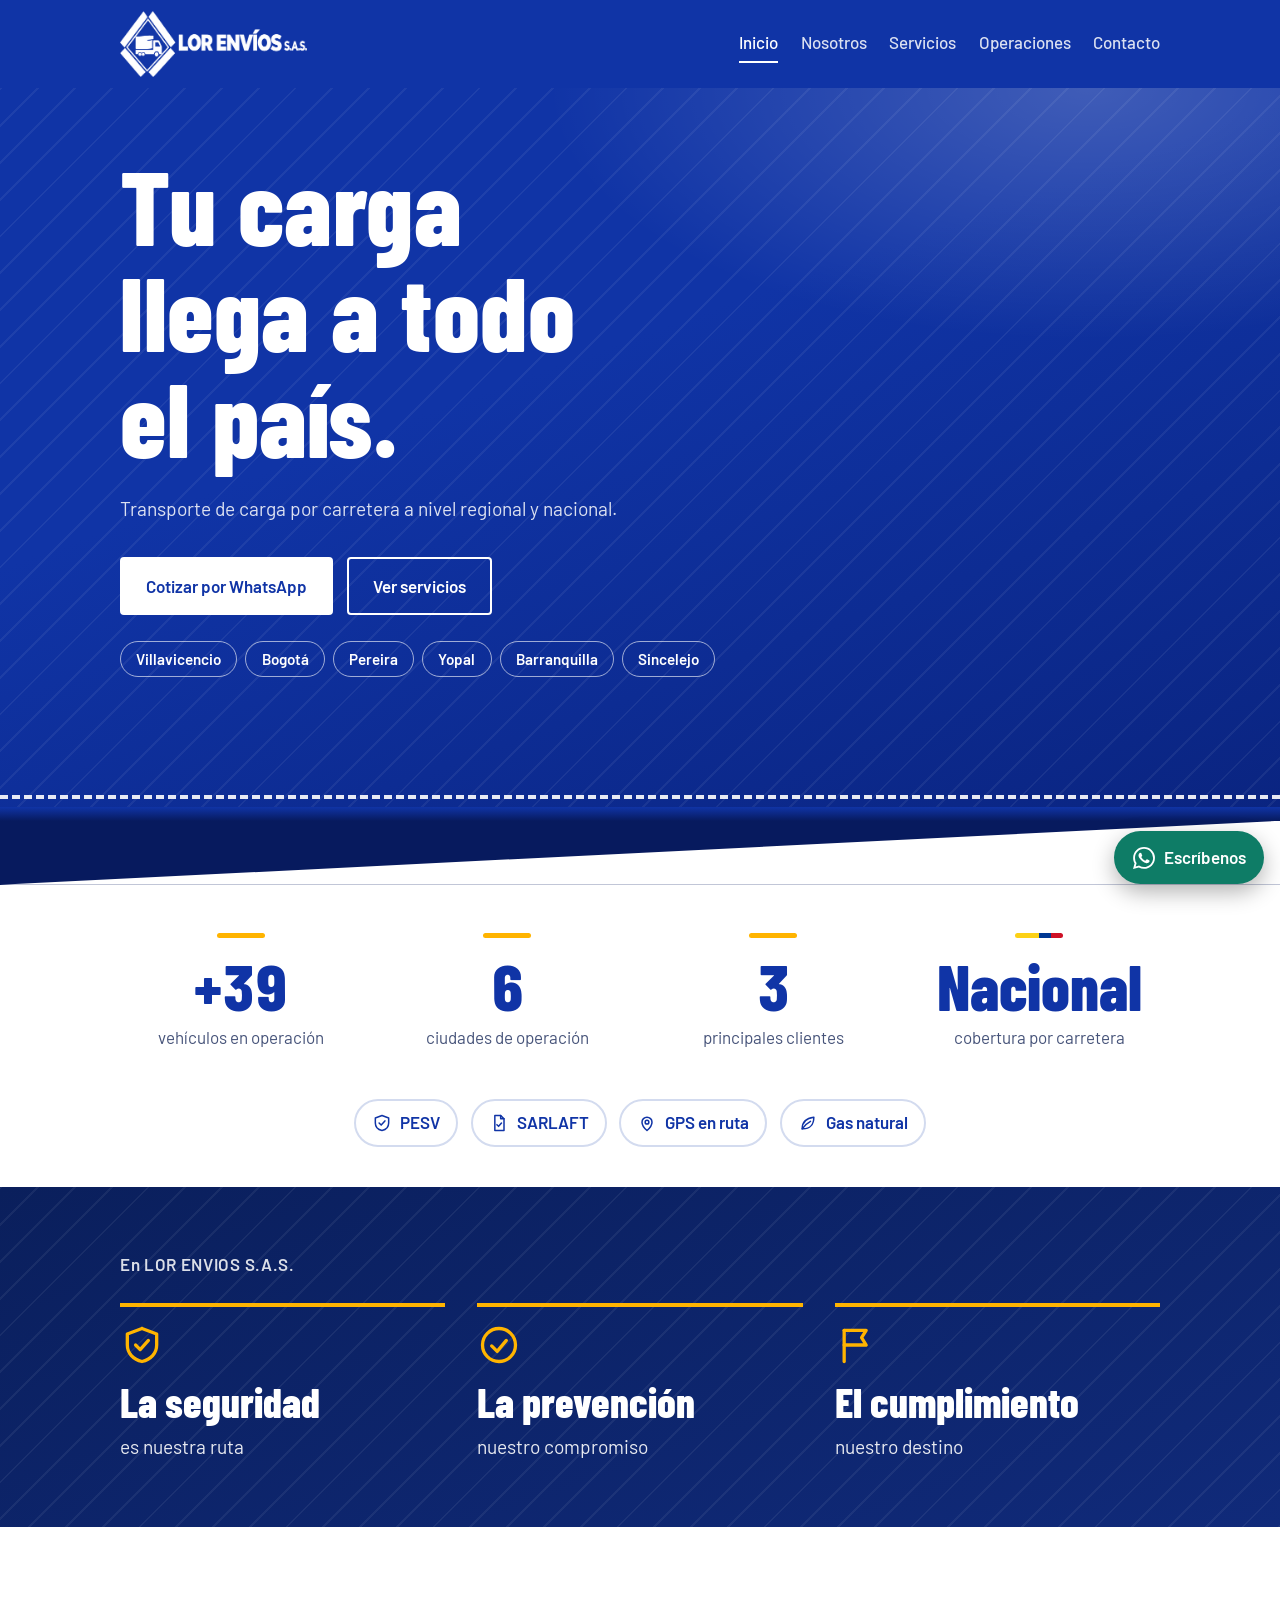
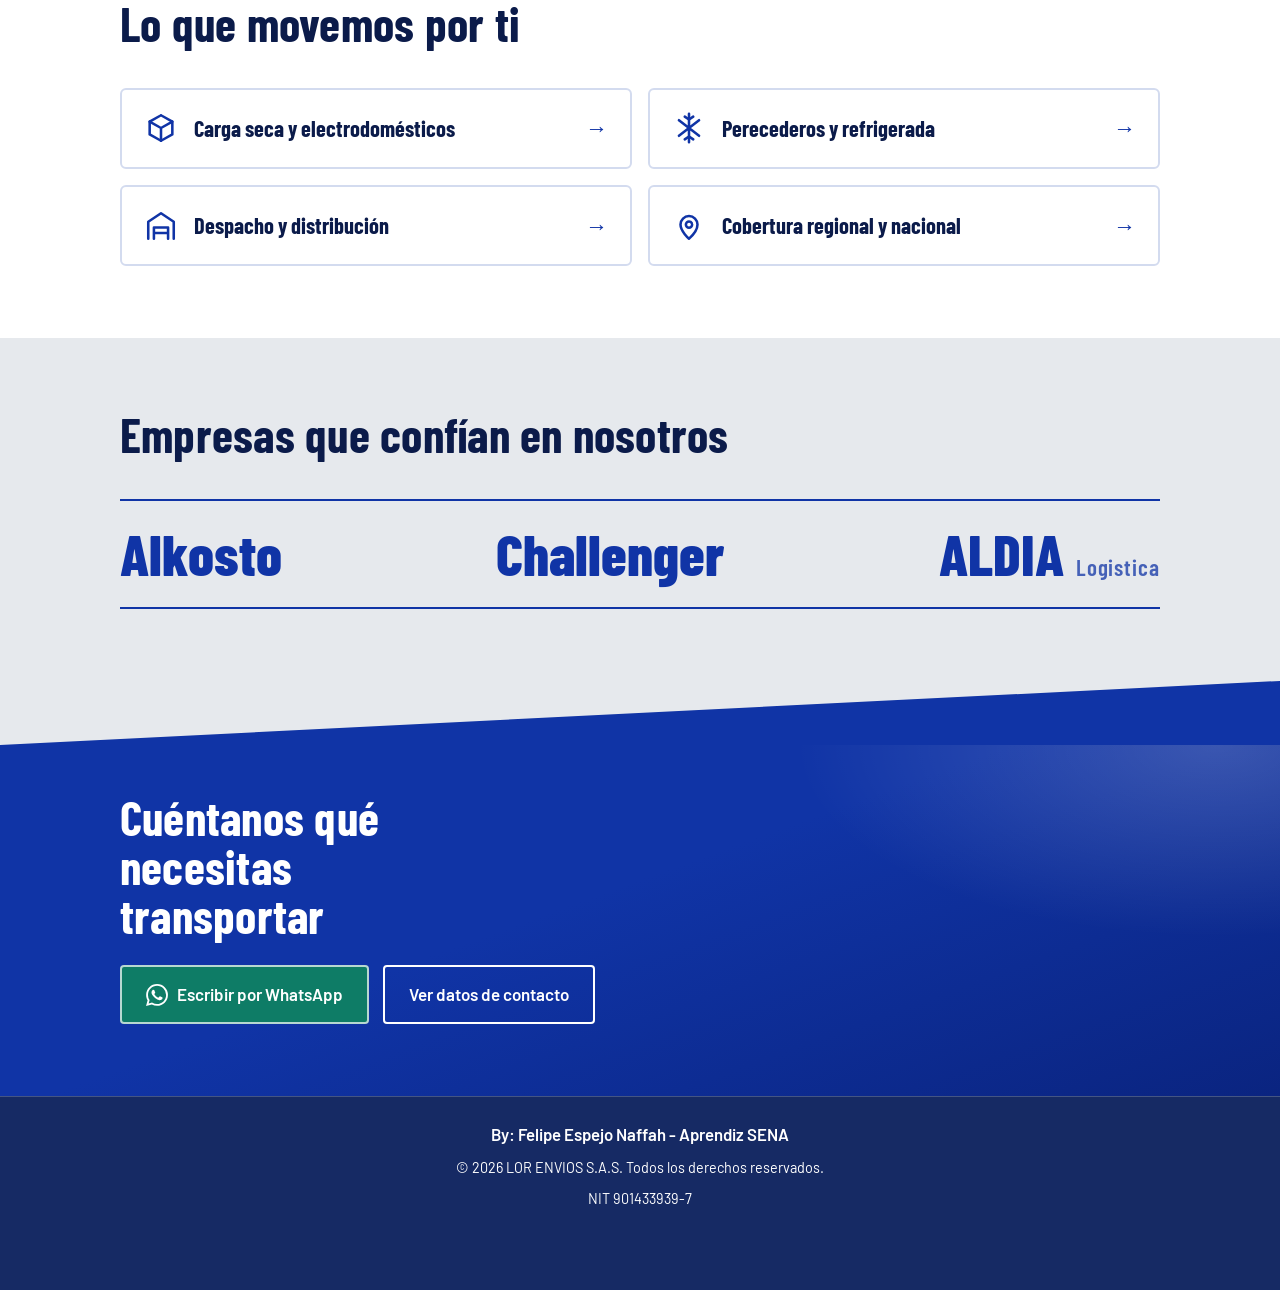
==== index.html @ 18885440 "Centrar pie de página" ====
<!DOCTYPE html>
<html lang="es">
<head>
<meta charset="utf-8">
<meta name="viewport" content="width=device-width, initial-scale=1, viewport-fit=cover">
<meta name="description" content="Transporte de carga por carretera a nivel regional y nacional, con operaciones en Villavicencio, Bogotá, Pereira, Yopal, Barranquilla y Sincelejo. Flota de más de 40 vehículos.">
<title>LOR ENVIOS S.A.S | Transporte de carga por carretera en Villavicencio</title>
<link rel="icon" href="favicon.ico" sizes="any">
<link rel="icon" type="image/png" sizes="32x32" href="favicon-32.png">
<link rel="icon" type="image/png" sizes="192x192" href="favicon-192.png">
<link rel="apple-touch-icon" href="apple-touch-icon.png">
<meta name="theme-color" content="#1034A6">
<link rel="preconnect" href="https://fonts.googleapis.com">
<link href="https://fonts.googleapis.com/css2?family=Barlow+Condensed:wght@600;700;800&family=Barlow:wght@400;500;600&display=swap" rel="stylesheet">
<link rel="stylesheet" href="estilos.css">
<style>
/* Pie de página */
footer{padding:1.5rem 0 5rem}
footer .wrap{display:grid;grid-template-columns:1fr;align-items:center;gap:.5rem;text-align:center}
footer .credit{font-size:1.05rem;font-weight:600;opacity:1}
footer .rights{max-width:none;text-align:center}
footer .nit{text-align:center}
.wa-float{transition:opacity .2s}
.wa-float.oculto{opacity:0;pointer-events:none}
</style>
</head>
<body class="p-inicio">

<header>
  <div class="wrap bar">
    <a class="logo" href="index.html" aria-label="LOR ENVIOS S.A.S, inicio"><img src="logo-blanco.png" alt="LOR ENVÍOS S.A.S" width="187" height="66"></a>
    <nav id="menu" aria-label="Principal">
      <a href="index.html" aria-current="page">Inicio</a>
      <a href="nosotros.html">Nosotros</a>
      <a href="servicios.html">Servicios</a>
      <a href="operaciones.html">Operaciones</a>
      <a href="contacto.html">Contacto</a>
    </nav>
    <button class="menu-btn" type="button" aria-expanded="false" aria-controls="menu" aria-label="Abrir menú"><span></span><span></span><span></span></button>
  </div>
</header>

<main id="inicio">
  <div class="hero">
    <div class="wrap">
      <h1>Tu carga llega a todo el país.</h1>
      <p class="lead">Transporte de carga por carretera a nivel regional y nacional.</p>
      <div class="cta">
        <a class="btn main" data-wa href="contacto.html">Cotizar por WhatsApp</a>
        <a class="btn ghost" href="servicios.html">Ver servicios</a>
      </div>
      <ul class="pills" aria-label="Ciudades de operación">
        <li>Villavicencio</li><li>Bogotá</li><li>Pereira</li><li>Yopal</li><li>Barranquilla</li><li>Sincelejo</li>
      </ul>
    </div>
    <div class="road" aria-hidden="true">
      <svg class="van" viewBox="0 0 150 60" fill="currentColor"><rect x="2" y="4" width="98" height="40" rx="4"/><path d="M104 16h22c4 0 7 2 9 6l11 12c2 2 3 4 3 7v3h-45z"/><path d="M112 22h13l8 11h-21z" fill="#1034A6"/><circle cx="24" cy="48" r="9" stroke="#1034A6" stroke-width="3"/><circle cx="48" cy="48" r="9" stroke="#1034A6" stroke-width="3"/><circle cx="124" cy="48" r="9" stroke="#1034A6" stroke-width="3"/><circle cx="24" cy="48" r="3" fill="#1034A6"/><circle cx="48" cy="48" r="3" fill="#1034A6"/><circle cx="124" cy="48" r="3" fill="#1034A6"/></svg>
    </div>
  </div>

  <div class="slant" aria-hidden="true" style="--fill:var(--bg)"></div>

  <section class="stats">
    <div class="wrap" style="grid-template-columns:repeat(auto-fit,minmax(150px,1fr))">
      <div class="stat"><b data-count="40" data-prefix="+">+40</b><span>vehículos en operación</span></div>
      <div class="stat"><b data-count="6">6</b><span>ciudades de operación</span></div>
      <div class="stat"><b data-count="3">3</b><span>principales clientes</span></div>
      <div class="stat"><b>Nacional</b><span>cobertura por carretera</span></div>
    </div>
  </section>

  <section class="seals-band">
    <div class="wrap">
      <ul class="seals" aria-label="Respaldo">
        <li tabindex="0" data-tip="Plan Estratégico de Seguridad Vial"><svg width="20" height="20" viewBox="0 0 24 24" fill="none" stroke="currentColor" stroke-width="1.8" stroke-linecap="round" stroke-linejoin="round" aria-hidden="true"><path d="M12 3l8 3v6c0 4.5-3.2 8-8 9-4.8-1-8-4.5-8-9V6l8-3z"/><path d="M8.5 12l2.5 2.5 4.5-5"/></svg>PESV</li>
        <li tabindex="0" data-tip="Sistema de Administración del Riesgo de Lavado de Activos y de la Financiación del Terrorismo"><svg width="20" height="20" viewBox="0 0 24 24" fill="none" stroke="currentColor" stroke-width="1.8" stroke-linecap="round" stroke-linejoin="round" aria-hidden="true"><path d="M7 3h7l4 4v14H7z"/><path d="M14 3v4h4M9.5 14l2 2 3.5-4"/></svg>SARLAFT</li>
        <li tabindex="0" data-tip="Seguimiento de los vehículos durante todo el recorrido"><svg width="20" height="20" viewBox="0 0 24 24" fill="none" stroke="currentColor" stroke-width="1.8" stroke-linecap="round" stroke-linejoin="round" aria-hidden="true"><path d="M12 21s-6-5.2-6-10a6 6 0 1112 0c0 4.8-6 10-6 10z"/><circle cx="12" cy="11" r="2.2"/></svg>GPS en ruta</li>
        <li tabindex="0" data-tip="Parte de nuestra flota funciona con gas natural"><svg width="20" height="20" viewBox="0 0 24 24" fill="none" stroke="currentColor" stroke-width="1.8" stroke-linecap="round" stroke-linejoin="round" aria-hidden="true"><path d="M5 19c0-8 5-13 14-14 0 9-5 14-13 14z"/><path d="M5 19c3-4 6-7 10-9"/></svg>Gas natural</li>
      </ul>
    </div>
  </section>

  <section class="s-navy slogan">
    <div class="wrap">
      <p class="slogan-top">En LOR ENVIOS S.A.S.</p>
      <div class="slogan-grid">
        <div><svg class="ico ico-shield" viewBox="0 0 24 24" fill="none" stroke="currentColor" stroke-width="1.8" stroke-linecap="round" stroke-linejoin="round" aria-hidden="true"><path pathLength="1" d="M12 3l8 3v6c0 4.5-3.2 8-8 9-4.8-1-8-4.5-8-9V6l8-3z"/><path pathLength="1" d="M8.5 12l2.5 2.5 4.5-5"/></svg><b>La seguridad</b><span>es nuestra ruta</span></div>
        <div><svg class="ico ico-check" viewBox="0 0 24 24" fill="none" stroke="currentColor" stroke-width="1.8" stroke-linecap="round" stroke-linejoin="round" aria-hidden="true"><circle pathLength="1" cx="12" cy="12" r="9"/><path pathLength="1" d="M8 12.5l3 3 5-6"/></svg><b>La prevención</b><span>nuestro compromiso</span></div>
        <div><svg class="ico ico-flag" viewBox="0 0 24 24" fill="none" stroke="currentColor" stroke-width="1.8" stroke-linecap="round" stroke-linejoin="round" aria-hidden="true"><path pathLength="1" d="M5 21V4"/><path pathLength="1" d="M5 4h12l-2.5 4 2.5 4H5"/></svg><b>El cumplimiento</b><span>nuestro destino</span></div>
      </div>
    </div>
  </section>

  <section id="servicios">
    <div class="wrap">
      <div class="head"><h2>Lo que movemos por ti</h2></div>
      <ul class="tiles">
        <li><a href="servicios.html"><svg class="ico ico-box" viewBox="0 0 24 24" fill="none" stroke="currentColor" stroke-width="1.8" stroke-linecap="round" stroke-linejoin="round" aria-hidden="true"><path pathLength="1" d="M12 3l8 4.5v9L12 21l-8-4.5v-9L12 3z"/><path pathLength="1" d="M12 12l8-4.5M12 12v9M12 12L4 7.5"/></svg><b>Carga seca y electrodomésticos</b><span>→</span></a></li>
        <li><a href="servicios.html"><svg class="ico ico-snow" viewBox="0 0 24 24" fill="none" stroke="currentColor" stroke-width="1.8" stroke-linecap="round" stroke-linejoin="round" aria-hidden="true"><path pathLength="1" d="M12 2v20M4.9 6.5l14.2 11M19.1 6.5L4.9 17.5"/><path pathLength="1" d="M9 4l3 2 3-2M9 20l3-2 3 2"/></svg><b>Perecederos y refrigerada</b><span>→</span></a></li>
        <li><a href="servicios.html"><svg class="ico ico-wh" viewBox="0 0 24 24" fill="none" stroke="currentColor" stroke-width="1.8" stroke-linecap="round" stroke-linejoin="round" aria-hidden="true"><path pathLength="1" d="M3 21V9l9-6 9 6v12"/><path pathLength="1" d="M7 21v-8h10v8M7 17h10"/></svg><b>Despacho y distribución</b><span>→</span></a></li>
        <li><a href="servicios.html"><svg class="ico ico-pin" viewBox="0 0 24 24" fill="none" stroke="currentColor" stroke-width="1.8" stroke-linecap="round" stroke-linejoin="round" aria-hidden="true"><path pathLength="1" d="M12 21s-6-5.2-6-10a6 6 0 1112 0c0 4.8-6 10-6 10z"/><circle pathLength="1" cx="12" cy="11" r="2.2"/></svg><b>Cobertura regional y nacional</b><span>→</span></a></li>
      </ul>
    </div>
  </section>

  <section id="clientes" class="s-gray">
    <div class="wrap">
      <div class="head"><h2>Empresas que confían en nosotros</h2></div>
      <ul class="clients">
        <li>Alkosto</li><li>Challenger</li><li>ALDIA <small>Logistica</small></li>
      </ul>
    </div>
  </section>

  <div class="slant rise" aria-hidden="true" style="--fill:var(--alt)"></div>

  <section class="contact cta-band">
    <div class="wrap">
      <h2>Cuéntanos qué necesitas transportar</h2>
      <div class="cta">
        <a class="btn wa" data-wa href="contacto.html"><svg viewBox="0 0 24 24" width="22" height="22" fill="currentColor" aria-hidden="true"><path d="M17.472 14.382c-.297-.149-1.758-.867-2.03-.967-.273-.099-.471-.148-.67.15-.197.297-.767.966-.94 1.164-.173.199-.347.223-.644.075-.297-.15-1.255-.463-2.39-1.475-.883-.788-1.48-1.761-1.653-2.059-.173-.297-.018-.458.13-.606.134-.133.298-.347.446-.52.149-.174.198-.298.298-.497.099-.198.05-.371-.025-.52-.075-.149-.669-1.612-.916-2.207-.242-.579-.487-.5-.669-.51-.173-.008-.371-.01-.57-.01-.198 0-.52.074-.792.372-.272.297-1.04 1.016-1.04 2.479 0 1.462 1.065 2.875 1.213 3.074.149.198 2.096 3.2 5.077 4.487.709.306 1.262.489 1.694.625.712.227 1.36.195 1.871.118.571-.085 1.758-.719 2.006-1.413.248-.694.248-1.289.173-1.413-.074-.124-.272-.198-.57-.347m-5.421 7.403h-.004a9.87 9.87 0 01-5.031-1.378l-.361-.214-3.741.982.998-3.648-.235-.374a9.86 9.86 0 01-1.51-5.26c.001-5.45 4.436-9.884 9.888-9.884 2.64 0 5.122 1.03 6.988 2.898a9.825 9.825 0 012.893 6.994c-.003 5.45-4.437 9.884-9.885 9.884m8.413-18.297A11.815 11.815 0 0012.05 0C5.495 0 .16 5.335.157 11.892c0 2.096.547 4.142 1.588 5.945L.057 24l6.305-1.654a11.882 11.882 0 005.683 1.448h.005c6.554 0 11.89-5.335 11.893-11.893a11.821 11.821 0 00-3.48-8.413Z"/></svg>Escribir por WhatsApp</a>
        <a class="btn ghost" href="contacto.html">Ver datos de contacto</a>
      </div>
    </div>
  </section>
</main>

<footer>
  <div class="wrap">
    <span class="credit">By: Felipe Espejo Naffah - Aprendiz SENA</span>
    <span class="rights">© 2026 LOR ENVIOS S.A.S. Todos los derechos reservados.</span>
    <span class="nit">NIT 901433939-7</span>
  </div>
</footer>

<a class="wa-float" data-wa href="contacto.html" aria-label="Escribir por WhatsApp"><svg viewBox="0 0 24 24" width="22" height="22" fill="currentColor" aria-hidden="true"><path d="M17.472 14.382c-.297-.149-1.758-.867-2.03-.967-.273-.099-.471-.148-.67.15-.197.297-.767.966-.94 1.164-.173.199-.347.223-.644.075-.297-.15-1.255-.463-2.39-1.475-.883-.788-1.48-1.761-1.653-2.059-.173-.297-.018-.458.13-.606.134-.133.298-.347.446-.52.149-.174.198-.298.298-.497.099-.198.05-.371-.025-.52-.075-.149-.669-1.612-.916-2.207-.242-.579-.487-.5-.669-.51-.173-.008-.371-.01-.57-.01-.198 0-.52.074-.792.372-.272.297-1.04 1.016-1.04 2.479 0 1.462 1.065 2.875 1.213 3.074.149.198 2.096 3.2 5.077 4.487.709.306 1.262.489 1.694.625.712.227 1.36.195 1.871.118.571-.085 1.758-.719 2.006-1.413.248-.694.248-1.289.173-1.413-.074-.124-.272-.198-.57-.347m-5.421 7.403h-.004a9.87 9.87 0 01-5.031-1.378l-.361-.214-3.741.982.998-3.648-.235-.374a9.86 9.86 0 01-1.51-5.26c.001-5.45 4.436-9.884 9.888-9.884 2.64 0 5.122 1.03 6.988 2.898a9.825 9.825 0 012.893 6.994c-.003 5.45-4.437 9.884-9.885 9.884m8.413-18.297A11.815 11.815 0 0012.05 0C5.495 0 .16 5.335.157 11.892c0 2.096.547 4.142 1.588 5.945L.057 24l6.305-1.654a11.882 11.882 0 005.683 1.448h.005c6.554 0 11.89-5.335 11.893-11.893a11.821 11.821 0 00-3.48-8.413Z"/></svg><span>Escríbenos</span></a>
<script src="app.js"></script>
<script>
/* Oculta el botón de WhatsApp cuando se ve el pie de página, para que no tape el NIT */
(function(){var f=document.querySelector("footer"),b=document.querySelector(".wa-float");if(!f||!b||!("IntersectionObserver" in window))return;new IntersectionObserver(function(e){b.classList.toggle("oculto",e[0].isIntersecting);},{rootMargin:"0px 0px -20px 0px"}).observe(f);})();
</script>
</body>
</html>
---- estilos.css ----
:root{
  --bg:#FFFFFF; --surface:#F0F4FC; --ink:#0B1B4A; --muted:#47547A; --line:#D3DBEF; --light:#FFFFFF;
  --brand:#1034A6; --tint:#A9C0FF; --road:#1034A6; --road-ink:#FFFFFF; --signal:#FFFFFF; --signal-ink:#1034A6; --blue:#1034A6;
  --head:'Barlow Condensed','Arial Narrow',Arial,sans-serif; --body:'Barlow',Arial,Helvetica,sans-serif;
  box-sizing:border-box; padding-top:env(safe-area-inset-top,0px); padding-bottom:env(safe-area-inset-bottom,0px);
}
@media (prefers-color-scheme:dark){
  :root:not([data-theme="light"]){--bg:#0A1230; --surface:#0F1B45; --ink:#EAF0FF; --muted:#A9B6DB; --line:#22306A; --blue:#8FADFF;}
}
:root[data-theme="dark"]{--bg:#0A1230; --surface:#0F1B45; --ink:#EAF0FF; --muted:#A9B6DB; --line:#22306A; --blue:#8FADFF;}
html{scroll-padding-top:calc(72px + env(safe-area-inset-top,0px));scroll-behavior:smooth}
*,*::before,*::after{box-sizing:border-box}
body{margin:0;background:var(--bg);color:var(--ink);font:400 1.0625rem/1.6 var(--body)}
a{color:inherit}
:focus-visible{outline:3px solid var(--blue);outline-offset:3px}
header :focus-visible,.hero :focus-visible,.fleet-l :focus-visible,footer :focus-visible{outline-color:#FFFFFF}
.wrap{max-width:1080px;margin:0 auto;padding:0 1.25rem}
h1,h2,h3{font-family:var(--head);line-height:1.02;margin:0;letter-spacing:.005em}
h2{font-size:clamp(2rem,5vw,3rem);font-weight:700}
h3{font-size:1.5rem;font-weight:700}
p{margin:0}

header{position:sticky;top:0;z-index:5;background:var(--road);color:var(--road-ink);padding-top:env(safe-area-inset-top,0px)}
.bar{display:flex;align-items:center;justify-content:space-between;gap:1rem;min-height:88px;padding-block:.4rem}
.logo{font:800 1.75rem/1 var(--head);text-decoration:none}
.logo{display:flex;align-items:center}
.logo img{display:block;height:66px;width:auto}
.logo small{font:600 .8rem var(--body);opacity:.7;margin-left:.4rem}
nav{display:flex;gap:1.4rem;flex-wrap:wrap}
nav a{text-decoration:none;font-weight:500;opacity:.85;padding:.25rem 0;border-bottom:2px solid transparent}
nav a:hover{opacity:1;border-color:var(--signal)}

.hero{background:radial-gradient(900px 420px at 85% 0,rgba(255,255,255,.2),transparent 60%),linear-gradient(160deg,#1034A6 45%,#0A2480);color:var(--light);padding:4rem 0 0;overflow:hidden}
.hero h1{font-size:clamp(3rem,10vw,6.5rem);font-weight:800;max-width:11ch}
.hero p.lead{max-width:46ch;margin-top:1.5rem;font-size:1.2rem;opacity:.85}
.cta{display:flex;gap:.9rem;flex-wrap:wrap;margin-top:2rem}
.btn{display:inline-block;padding:.85rem 1.5rem;border-radius:4px;font-weight:600;text-decoration:none;border:2px solid var(--signal)}
.btn.main{background:var(--signal);color:var(--signal-ink)}
.btn.main:hover{filter:brightness(1.08)}
.btn.ghost{color:var(--signal)}
.btn.ghost:hover{background:rgba(255,255,255,.16)}
.road{position:relative;height:96px;margin-top:3rem}
.road::before{content:"";position:absolute;left:0;right:0;bottom:22px;height:0;border-top:4px dashed var(--signal);opacity:.9}
.road::after{content:"";position:absolute;left:0;right:0;bottom:0;height:14px;background:linear-gradient(var(--road),#071A5E)}
.van{position:absolute;bottom:26px;left:-160px;width:150px;color:var(--signal);animation:drive 14s linear infinite}
@keyframes drive{to{transform:translateX(calc(100vw + 340px))}}

.pills{display:flex;flex-wrap:wrap;gap:.5rem;margin:1.6rem 0 0;padding:0;list-style:none}
.pills li{border:1.5px solid rgba(255,255,255,.6);border-radius:999px;padding:.3rem .95rem;font-weight:600;font-size:.95rem}
.cities{list-style:none;margin:0;padding:0;display:grid;grid-template-columns:repeat(5,1fr);gap:1rem}
.cities li{border-top:5px solid var(--blue);padding:1rem .2rem 0;font:700 clamp(1.7rem,3.2vw,2.3rem)/1.05 var(--head);color:var(--blue)}
.cities small{display:block;font:500 .85rem var(--body);color:var(--muted);margin-top:.35rem}
.cities li.main{background:var(--brand);border-color:var(--brand);color:var(--light);border-radius:4px 4px 0 0;padding:1rem .9rem}
.cities li.main small{color:var(--light);opacity:.85}
.btn.wa{display:inline-flex;align-items:center;gap:.55rem;background:#0E7C66;border-color:rgba(255,255,255,.7);color:#fff;margin-top:1.4rem}
.btn.wa:hover{filter:brightness(1.1)}
.wa-float{position:fixed;right:1rem;bottom:calc(1rem + env(safe-area-inset-bottom,0px));z-index:10;display:flex;align-items:center;gap:.55rem;background:#0E7C66;color:#fff;padding:.8rem 1.15rem;border-radius:999px;font-weight:600;text-decoration:none;box-shadow:0 8px 22px rgba(0,0,0,.3)}
.wa-float:hover{filter:brightness(1.1)}
@media (max-width:480px){.wa-float span{display:none}.wa-float{padding:.95rem}}
.slant{height:64px;background:#071A5E}
.slant::after{content:"";display:block;height:100%;background:var(--fill,var(--bg));clip-path:polygon(0 100%,100% 0,100% 100%)}
.slant.rise{background:var(--fill,var(--bg))}
.slant.rise::after{background:#1034A6}
#proceso{background:linear-gradient(180deg,var(--bg),var(--surface))}
section{padding:4.5rem 0}
.contact{padding-top:3rem}
.head{max-width:42rem;margin-bottom:2.5rem}
.head p{color:var(--muted);margin-top:.9rem}

.services{border-top:2px solid var(--ink)}
.service{display:grid;grid-template-columns:minmax(0,1fr) minmax(0,1.4fr);gap:1.5rem;padding:1.5rem 0;border-bottom:1px solid var(--line)}
.service p{color:var(--muted);max-width:60ch}

.steps{list-style:none;margin:0;padding:0;display:grid;grid-template-columns:repeat(4,1fr);gap:0;counter-reset:s}
.steps li{position:relative;padding:2.6rem 1.2rem 0 0;counter-increment:s}
.steps li::before{content:counter(s);position:absolute;top:0;left:0;width:2rem;height:2rem;border-radius:50%;background:var(--brand);color:var(--light);font:700 1.1rem/2rem var(--head);text-align:center;z-index:1}
.steps li::after{content:"";position:absolute;top:1rem;left:2rem;right:0;border-top:2px dashed var(--line)}
.steps li:last-child::after{display:none}
.steps h3{font-size:1.35rem;margin-bottom:.4rem}
.steps p{color:var(--muted);font-size:.98rem}

.fleet{display:grid;grid-template-columns:1fr 1fr;padding:0}
.fleet-l{background:radial-gradient(500px 300px at 0 100%,rgba(255,255,255,.16),transparent 60%),linear-gradient(160deg,#1034A6 40%,#0A2480);color:var(--light)}
.fleet-r{background:var(--bg)}
.fleet .in{padding:4.5rem 2.5rem}
.fleet-l .in{padding-left:max(1.25rem,calc((100vw - 1080px)/2 + 1.25rem))}
.fleet-r .in{padding-right:max(1.25rem,calc((100vw - 1080px)/2 + 1.25rem))}
.fleet-l p,.fleet-r p{margin-top:1rem;max-width:48ch}
.fleet-l p{opacity:.92}
.fleet-r p{color:var(--muted)}
.flota{background:var(--surface)}
.fleet-grid{display:grid;grid-template-columns:1fr 1fr;gap:3rem;align-items:start}
.types{margin:0;padding:0;list-style:none}
.types li{display:flex;justify-content:space-between;gap:1rem;padding:.9rem 0;border-bottom:1px solid var(--line)}
.types li span:last-child{color:var(--muted)}
.fleet-grid>p{color:var(--muted)}

.photos{display:grid;grid-template-columns:repeat(3,1fr);gap:1rem;margin:0}
.photos figure{margin:0}
.photos figcaption{margin-top:.6rem;font-size:.95rem;color:var(--muted)}
.photos img,.ph-box{display:block;width:100%;aspect-ratio:1/1;border-radius:6px;object-fit:cover}
.ph-box{display:grid;place-items:center;background:var(--surface);border:2px dashed var(--line);color:var(--muted);font-weight:600}
.fleet-box{margin-top:3rem;background:var(--surface);border-radius:6px;padding:2rem}
.fleet-box h3{font-size:clamp(1.8rem,4vw,2.4rem);margin-bottom:1.2rem}
.clients{list-style:none;margin:0;padding:1.5rem 0;border-block:2px solid var(--blue);color:var(--blue);display:flex;flex-wrap:wrap;justify-content:space-between;gap:1rem 2rem;font:800 clamp(2rem,6vw,3.6rem)/1 var(--head)}
.contact{background:radial-gradient(700px 320px at 95% 0,rgba(255,255,255,.18),transparent 60%),linear-gradient(160deg,#1034A6 45%,#0A2480);color:var(--light)}
.contact a{color:var(--ink);text-decoration-color:var(--blue)}
.contact h2{max-width:14ch}
.contact-grid{display:grid;grid-template-columns:1fr 1fr;gap:3rem}
.contact dl{margin:0;display:grid;gap:1.1rem;background:var(--bg);color:var(--ink);padding:1.75rem;border-radius:6px;box-shadow:0 12px 30px rgba(0,0,0,.25)}
.contact dt{font-weight:600;color:var(--blue)}
.contact dd{margin:0;overflow-wrap:anywhere}
.note{margin-top:1.5rem;font-size:.9rem;opacity:.65}

footer{background:var(--road);color:var(--road-ink);border-top:1px solid rgba(255,255,255,.2);padding:1.5rem 0;font-size:.9rem;opacity:.95}
footer .wrap{display:flex;justify-content:space-between;gap:1rem;flex-wrap:wrap}

@media (max-width:820px){
  .cities{grid-template-columns:1fr 1fr}
  .cities li.main{grid-column:1/-1}
  .logo img{height:54px}
  .photos{grid-template-columns:1fr}
  .fleet-box{padding:1.4rem 1.2rem}
  .service,.fleet-grid,.contact-grid{grid-template-columns:1fr;gap:1rem}
  .fleet{grid-template-columns:1fr}
  .fleet .in,.fleet-l .in,.fleet-r .in{padding:3rem 1.25rem}
  .fleet-grid,.contact-grid{gap:2rem}
  .steps{grid-template-columns:1fr;gap:1.6rem}
  .steps li{padding:0 0 0 3rem}
  .steps li::after{display:none}
  section{padding:3.2rem 0}
}
@media (prefers-reduced-motion:reduce){
  .van{animation:none;left:60%}
  html{scroll-behavior:auto}
}

.menu-btn{display:none;background:none;border:2px solid rgba(255,255,255,.7);border-radius:4px;width:46px;height:42px;padding:0;cursor:pointer;color:#fff;flex-direction:column;align-items:center;justify-content:center;gap:5px}
.menu-btn span{display:block;width:22px;height:2px;background:currentColor;transition:transform .2s,opacity .2s}
.menu-btn[aria-expanded="true"] span:nth-child(1){transform:translateY(7px) rotate(45deg)}
.menu-btn[aria-expanded="true"] span:nth-child(2){opacity:0}
.menu-btn[aria-expanded="true"] span:nth-child(3){transform:translateY(-7px) rotate(-45deg)}
nav a[aria-current="page"]{opacity:1;border-bottom-color:#fff}
@media (max-width:820px){
  .menu-btn{display:flex}
  nav{display:none;position:absolute;top:100%;left:0;right:0;flex-direction:column;gap:0;background:#0A2480;padding:.4rem 1.25rem 1rem;box-shadow:0 14px 24px rgba(0,0,0,.3)}
  nav.open{display:flex}
  nav a{padding:.85rem 0;border-bottom:1px solid rgba(255,255,255,.18)}
  nav a[aria-current="page"]{font-weight:700}
}
.page-hero{background:radial-gradient(900px 300px at 85% 0,rgba(255,255,255,.18),transparent 60%),linear-gradient(160deg,#1034A6 45%,#0A2480);color:#fff;padding:3.5rem 0 3rem}
.page-hero h1{font-size:clamp(2.6rem,8vw,4.6rem);font-weight:800}
.page-hero p{max-width:52ch;margin-top:1rem;font-size:1.15rem;opacity:.9}
.more{display:inline-block;margin-top:1.6rem;font-weight:600;color:var(--blue);text-decoration:none;border-bottom:2px solid currentColor}
.more:hover{opacity:.8}
.h2{font:700 clamp(2rem,5vw,3rem)/1.02 var(--head)}
.contact .h2{max-width:14ch}
.contact.solo{padding:5rem 0}
.cta-band .cta{margin-top:1.6rem}

/* ===== Variedad de color ===== */
:root{--alt:#E6E9ED;--stripes:repeating-linear-gradient(135deg,rgba(255,255,255,.06) 0 2px,transparent 2px 26px)}
@media (prefers-color-scheme:dark){:root:not([data-theme="light"]){--alt:#121C44}}
:root[data-theme="dark"]{--alt:#121C44}
footer{background:#0A1F5C}
.hero{background:var(--stripes),radial-gradient(900px 420px at 85% 0,rgba(255,255,255,.2),transparent 60%),linear-gradient(160deg,#1034A6 40%,#0A2480)}
body.p-nosotros .page-hero{background:var(--stripes),radial-gradient(800px 300px at 90% 0,rgba(255,255,255,.15),transparent 60%),linear-gradient(160deg,#1034A6 25%,#071A5E)}
body.p-servicios .page-hero{background:var(--stripes),radial-gradient(800px 320px at 12% 120%,rgba(255,255,255,.22),transparent 60%),linear-gradient(160deg,#1034A6 30%,#2E7BEF)}
body.p-operaciones .page-hero{background:var(--stripes),radial-gradient(800px 300px at 90% 0,rgba(255,255,255,.18),transparent 60%),linear-gradient(160deg,#1034A6 30%,#0F7C9A)}
.s-tint{background:var(--surface)}
.s-gray,#proceso{background:var(--alt)}
.s-navy{background:var(--stripes),linear-gradient(160deg,#0A1F5C,#102A7A);color:#fff}
.s-navy .head p{color:rgba(255,255,255,.85)}
.s-navy .more{color:#fff}
.cta-navy{padding:3.5rem 0}
.cta-navy .cta{margin-top:1.4rem}
.cta .btn.wa{margin-top:0}

/* ===== Interacción ===== */
:root{--accent:#FFB400}
.reveal{opacity:0;transform:translateY(26px);transition:opacity .6s ease,transform .6s ease}
.reveal.in{opacity:1;transform:none}
.service{transition:background .2s,padding .2s}.service:hover{background:var(--surface);padding-left:1rem}
.cities li:not(.main){transition:transform .2s}.cities li:not(.main):hover{transform:translateY(-6px)}
.photos figure{overflow:hidden}.photos figure img{transition:transform .35s;cursor:zoom-in}.photos figure:hover img{transform:scale(1.04)}
.btn{transition:transform .15s,filter .15s,background .15s}.btn:hover{transform:translateY(-2px)}
button.btn{font:inherit;font-weight:600;cursor:pointer}
.pills li{transition:background .2s,color .2s,border-color .2s}.pills li:hover{background:var(--accent);border-color:var(--accent);color:#0A1F5C}
.stats{padding:3rem 0}.stats .wrap{display:grid;grid-template-columns:repeat(4,1fr);gap:1.5rem;text-align:center}
.stat::before{content:"";display:block;width:48px;height:5px;background:var(--accent);margin:0 auto 1rem;border-radius:3px}
.stat b{display:block;font:800 clamp(2.6rem,7vw,4rem)/1 var(--head);color:var(--blue)}
.stat span{display:block;margin-top:.4rem;color:var(--muted)}
.map-grid{display:grid;grid-template-columns:1.6fr 1fr;gap:2rem;align-items:center}
.map-svg{width:100%;height:auto;background:var(--bg);border-radius:8px;border:1px solid var(--line)}
.route{fill:none;stroke:var(--blue);stroke-width:3;stroke-dasharray:6 8;opacity:.45;transition:opacity .2s,stroke-width .2s;animation:flow 1.4s linear infinite}
.route.on{opacity:1;stroke:var(--accent);stroke-width:5}
@keyframes flow{to{stroke-dashoffset:-14}}
.node{cursor:pointer;outline:none}
.node .dot{fill:var(--blue);stroke:var(--bg);stroke-width:3;transition:fill .2s}
.node:hover .dot,.node:focus-visible .dot,.node.on .dot{fill:var(--accent)}
.node text{font:700 16px var(--body);fill:var(--ink);paint-order:stroke;stroke:var(--bg);stroke-width:4px}
.pulse{fill:none;stroke:var(--accent);stroke-width:2}
.truck{fill:var(--accent);stroke:#0A1F5C;stroke-width:1.5}
.map-info{background:var(--surface);border-left:5px solid var(--accent);padding:1.5rem;border-radius:4px;min-height:9rem}
.map-info h3{font-size:1.8rem;margin-bottom:.5rem}.map-info p{color:var(--muted)}
.map-note{font-size:.85rem;color:var(--muted);margin-top:.8rem}
dialog.lb{border:0;padding:0;background:transparent;max-width:94vw;max-height:94vh;color:#fff;text-align:center;overflow:visible}
dialog.lb::backdrop{background:rgba(5,12,40,.88)}
dialog.lb img{display:block;max-width:92vw;max-height:78vh;border-radius:6px;margin:0 auto}
dialog.lb p{margin-top:.8rem}
dialog.lb button{position:absolute;top:-2.8rem;right:0;background:none;border:2px solid #fff;color:#fff;font-size:1.6rem;line-height:1;width:2.4rem;height:2.4rem;border-radius:50%;cursor:pointer}
.quote-box{max-width:720px}
.quote-box form{display:grid;grid-template-columns:1fr 1fr;gap:1rem;margin-top:1.5rem}
.quote-box label{display:grid;gap:.35rem;font-weight:600}
.quote-box .full{grid-column:1/-1}
.quote-box input,.quote-box select,.quote-box textarea{font:inherit;padding:.75rem .9rem;border:2px solid var(--line);border-radius:4px;background:var(--bg);color:var(--ink)}
.quote-box input:focus,.quote-box select:focus,.quote-box textarea:focus{border-color:var(--blue);outline:none}
.quote-box textarea{min-height:110px;resize:vertical}
.quote-box .small{font-size:.9rem;color:var(--muted)}
@media(max-width:820px){.map-grid{grid-template-columns:1fr}}
@media(max-width:620px){.stats .wrap,.quote-box form{grid-template-columns:1fr}}
@media(prefers-reduced-motion:reduce){.route{animation:none}.reveal{opacity:1;transform:none;transition:none}.btn,.service,.photos figure img{transition:none}}
.slogan{padding:4rem 0}
.slogan-top{font-weight:600;opacity:.85;margin-bottom:1.6rem;letter-spacing:.04em}
.slogan-grid{display:grid;grid-template-columns:repeat(3,1fr);gap:2rem}
.slogan-grid div{border-top:4px solid var(--accent);padding-top:1rem}
.slogan-grid b{display:block;font:800 clamp(1.8rem,4vw,2.6rem)/1.05 var(--head)}
.slogan-grid span{display:block;margin-top:.5rem;font-size:1.2rem;opacity:.9}
@media(max-width:820px){.slogan-grid{grid-template-columns:1fr;gap:1.4rem}}
/* ===== Limpieza ===== */
.tiles{list-style:none;margin:0;padding:0;display:grid;grid-template-columns:repeat(2,1fr);gap:1rem}
.tiles a{display:flex;justify-content:space-between;align-items:center;gap:1rem;padding:1.3rem 1.4rem;border:2px solid var(--line);border-radius:6px;text-decoration:none;transition:border-color .2s,background .2s}
.tiles b{font:700 1.4rem/1.1 var(--head)}
.tiles span{color:var(--blue);font-size:1.4rem;transition:transform .2s}
.tiles a:hover{border-color:var(--accent);background:var(--surface)}
.tiles a:hover span{transform:translateX(5px)}
.clients small{font-size:.4em;font-weight:600;opacity:.75;letter-spacing:.04em}
.fleet-l p,.fleet-r p{font-size:1.4rem;line-height:1.35;max-width:26ch}
.fleet .in{padding-block:4rem}
.page-hero .pills{margin-top:1.4rem}
@media(max-width:620px){.tiles{grid-template-columns:1fr}}
/* ===== Iconos ===== */
.stat:last-child::before{background:linear-gradient(90deg,#FCD116 0 50%,#003893 50% 75%,#CE1126 75%)}
.ico{transition:transform .5s ease}
.tiles .ico{width:34px;height:34px;flex:none;color:var(--blue)}
.tiles b{flex:1}
.service h3{display:flex;align-items:center;gap:.7rem}
.service .ico{width:28px;height:28px;flex:none;color:var(--blue)}
.slogan-grid .ico{display:block;width:44px;height:44px;color:var(--accent);margin-bottom:.8rem}
.tiles a:hover .ico-snow,.service:hover .ico-snow{transform:rotate(180deg)}
.tiles a:hover .ico-wh,.service:hover .ico-wh{transform:scale(1.15)}
.tiles a:hover .ico-box,.service:hover .ico-box,.tiles a:hover .ico-pin,.service:hover .ico-pin{animation:hop .5s ease}
@keyframes hop{40%{transform:translateY(-6px)}}
.reveal.in .ico *{stroke-dasharray:1;animation:draw 1.1s ease forwards}
@keyframes draw{from{stroke-dashoffset:1}to{stroke-dashoffset:0}}
.steps-wrap{position:relative;padding-top:2.2rem;--p:0}
.steps-wrap::before{content:"";position:absolute;top:1.95rem;left:1rem;width:75%;border-top:2px solid var(--line)}
.track{position:absolute;top:1.9rem;left:calc(1rem + var(--p)*75%);transform:translate(-50%,-100%);color:var(--blue);line-height:0;pointer-events:none}
.truck-ico{width:36px;height:22px}
@media(max-width:820px){.steps-wrap{padding-top:0}.steps-wrap::before,.track{display:none}}
@media(prefers-reduced-motion:reduce){.reveal.in .ico *{animation:none;stroke-dasharray:none}.ico{transition:none}.tiles a:hover .ico,.service:hover .ico{animation:none!important;transform:none!important}}
/* ===== Contacto: formulario en la franja azul ===== */
.contact .quote-box{margin-top:1.4rem;max-width:none}
.contact .quote-box .small{color:rgba(255,255,255,.85)}
.contact-grid{align-items:start}
.contact .contact-grid .h2{max-width:16ch}
@media(max-width:620px){.stats .wrap{grid-template-columns:1fr 1fr}}
.stat b span{display:inline;margin:0;color:inherit}
.stat b{font-variant-numeric:tabular-nums}
.fleet-box strong{color:var(--ink)}
/* ===== Extras ===== */
[hidden]{display:none!important}
.check{display:flex;flex-wrap:wrap;align-items:center;gap:.6rem 1rem;margin-bottom:1.6rem}
.check label{font-weight:600}
.check input,.sim select{font:inherit;padding:.6rem .8rem;border:2px solid var(--line);border-radius:4px;background:var(--bg);color:var(--ink)}
.check input{width:260px;max-width:100%}
.check input:focus,.sim select:focus{border-color:var(--blue);outline:none}
.check-msg{font-weight:600;color:var(--blue)}
.check .btn.wa{margin-top:0}
.map-side{display:grid;gap:1.2rem}
.sim{background:var(--surface);border-radius:6px;padding:1.2rem 1.4rem;display:grid;gap:.8rem}
.sim h3{font-size:1.5rem}
.sim label{display:grid;gap:.3rem;font-weight:600}
.sim select{width:100%}
.sim-msg{color:var(--muted);min-height:1.5em}
.sim .btn.wa{margin-top:0;justify-content:center}
.btn.off{opacity:.45;pointer-events:none}
svg.sim-on .route:not(.sim-route){opacity:.12}
.seals-band{padding:0 0 2.5rem}
.seals{list-style:none;margin:0;padding:0;display:flex;flex-wrap:wrap;justify-content:center;gap:.8rem}
.seals li{position:relative;display:inline-flex;align-items:center;gap:.5rem;padding:.5rem 1rem;border:2px solid var(--line);border-radius:999px;font-weight:600;color:var(--blue);cursor:help;transition:border-color .2s,background .2s}
.seals li:hover,.seals li:focus-visible{border-color:var(--accent);background:var(--surface)}
.seals svg{width:20px;height:20px;flex:none}
.seals li::after{content:attr(data-tip);position:absolute;bottom:calc(100% + 8px);left:50%;transform:translateX(-50%);width:max-content;max-width:240px;background:#0A1F5C;color:#fff;padding:.6rem .8rem;border-radius:6px;font-size:.9rem;font-weight:400;line-height:1.35;text-align:left;opacity:0;pointer-events:none;transition:opacity .2s;z-index:3}
.seals li:hover::after,.seals li:focus-visible::after{opacity:1}
@media(max-width:620px){.seals li::after{left:0;transform:none}.seals li:nth-child(even)::after{left:auto;right:0}}
.map-grid{align-items:start}
.route.sim-route{stroke:var(--accent);stroke-width:5;opacity:1}
svg.sim-on .truck:not(#sim-truck){display:none}
/* ===== Camión y crédito ===== */
.track{transition:left .3s ease-out}
.steps li::before{transition:background .3s,color .3s,transform .3s}
.steps li.on::before{background:var(--accent);color:#0A1F5C;transform:scale(1.15)}
footer .credit{flex-basis:100%;font-size:.85rem;opacity:.8}
@media(prefers-reduced-motion:reduce){.track,.steps li::before{transition:none}}
/* ===== Pie de página ===== */
footer{padding:1.5rem 0 5rem}
footer .wrap{display:grid;grid-template-columns:1fr;justify-items:center;gap:.5rem;text-align:center}
footer .credit{font-size:1.05rem;font-weight:600;opacity:1}
footer .rights{max-width:none}
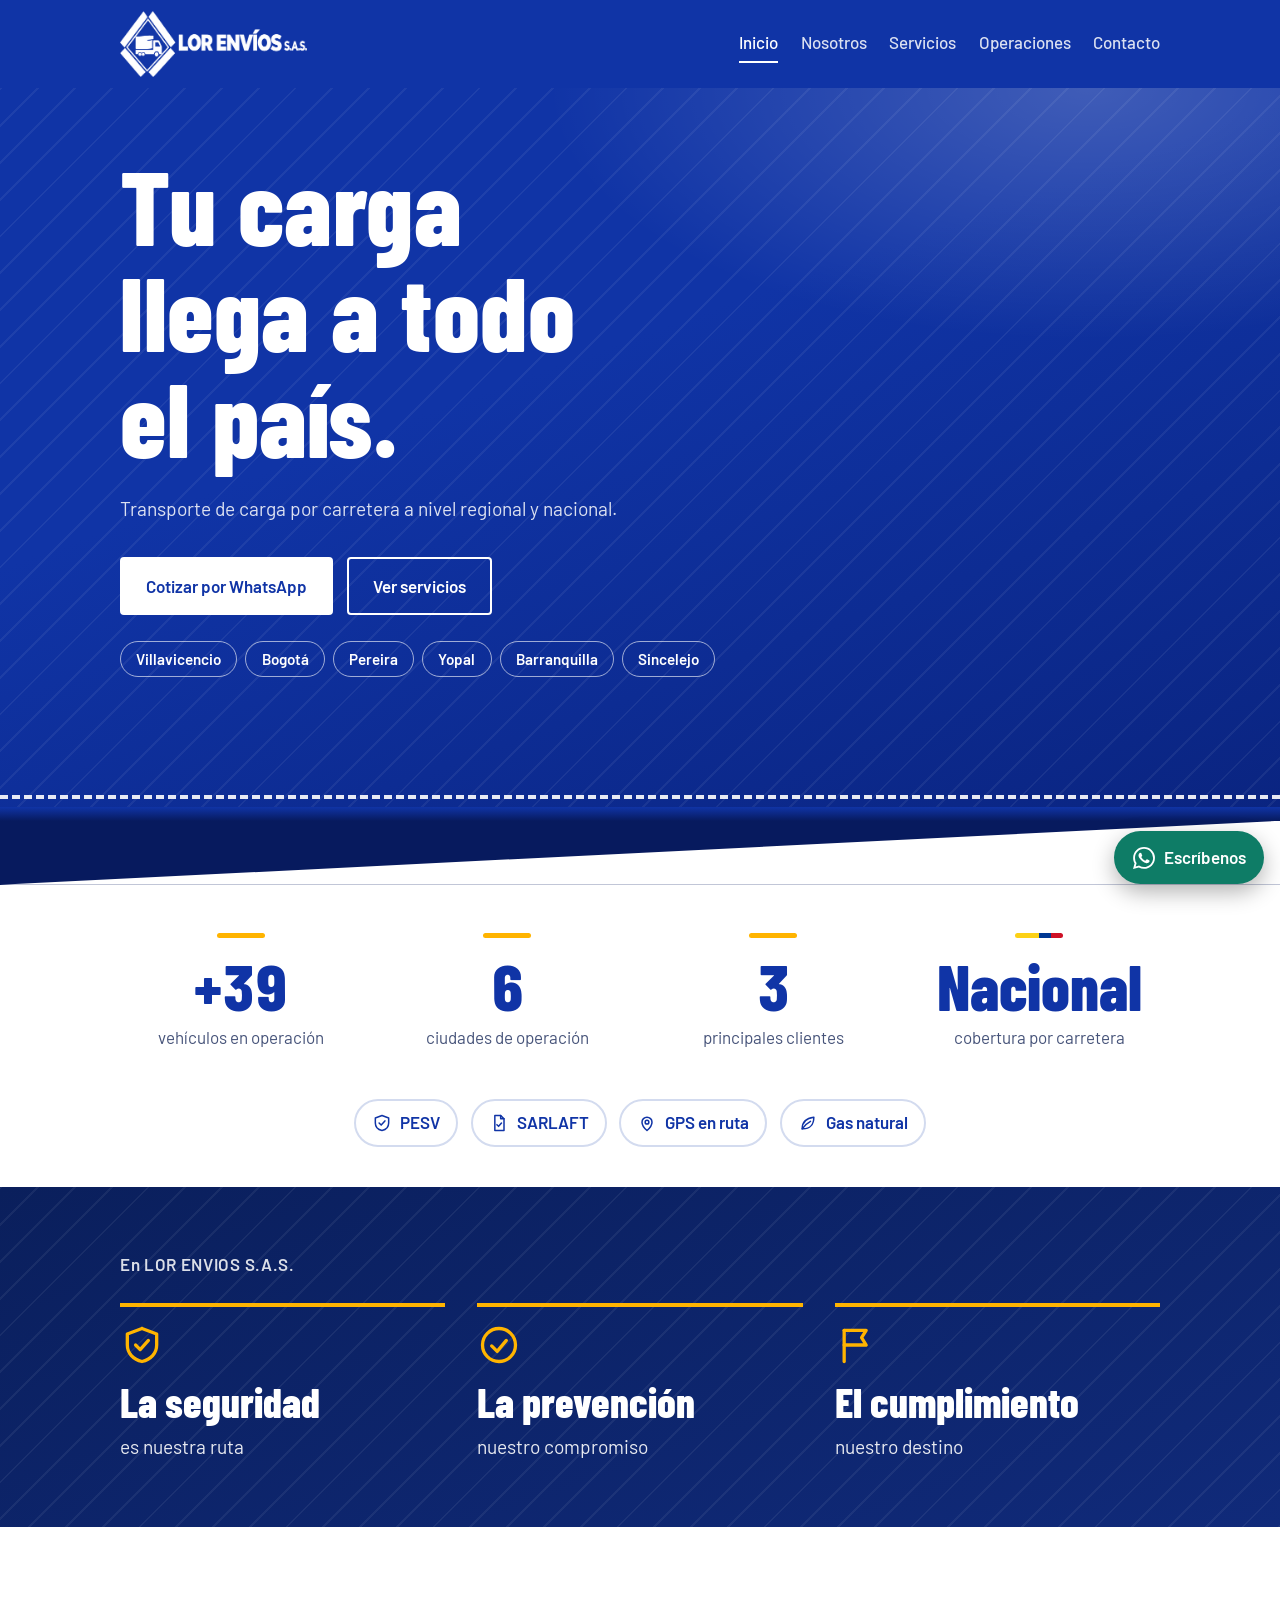
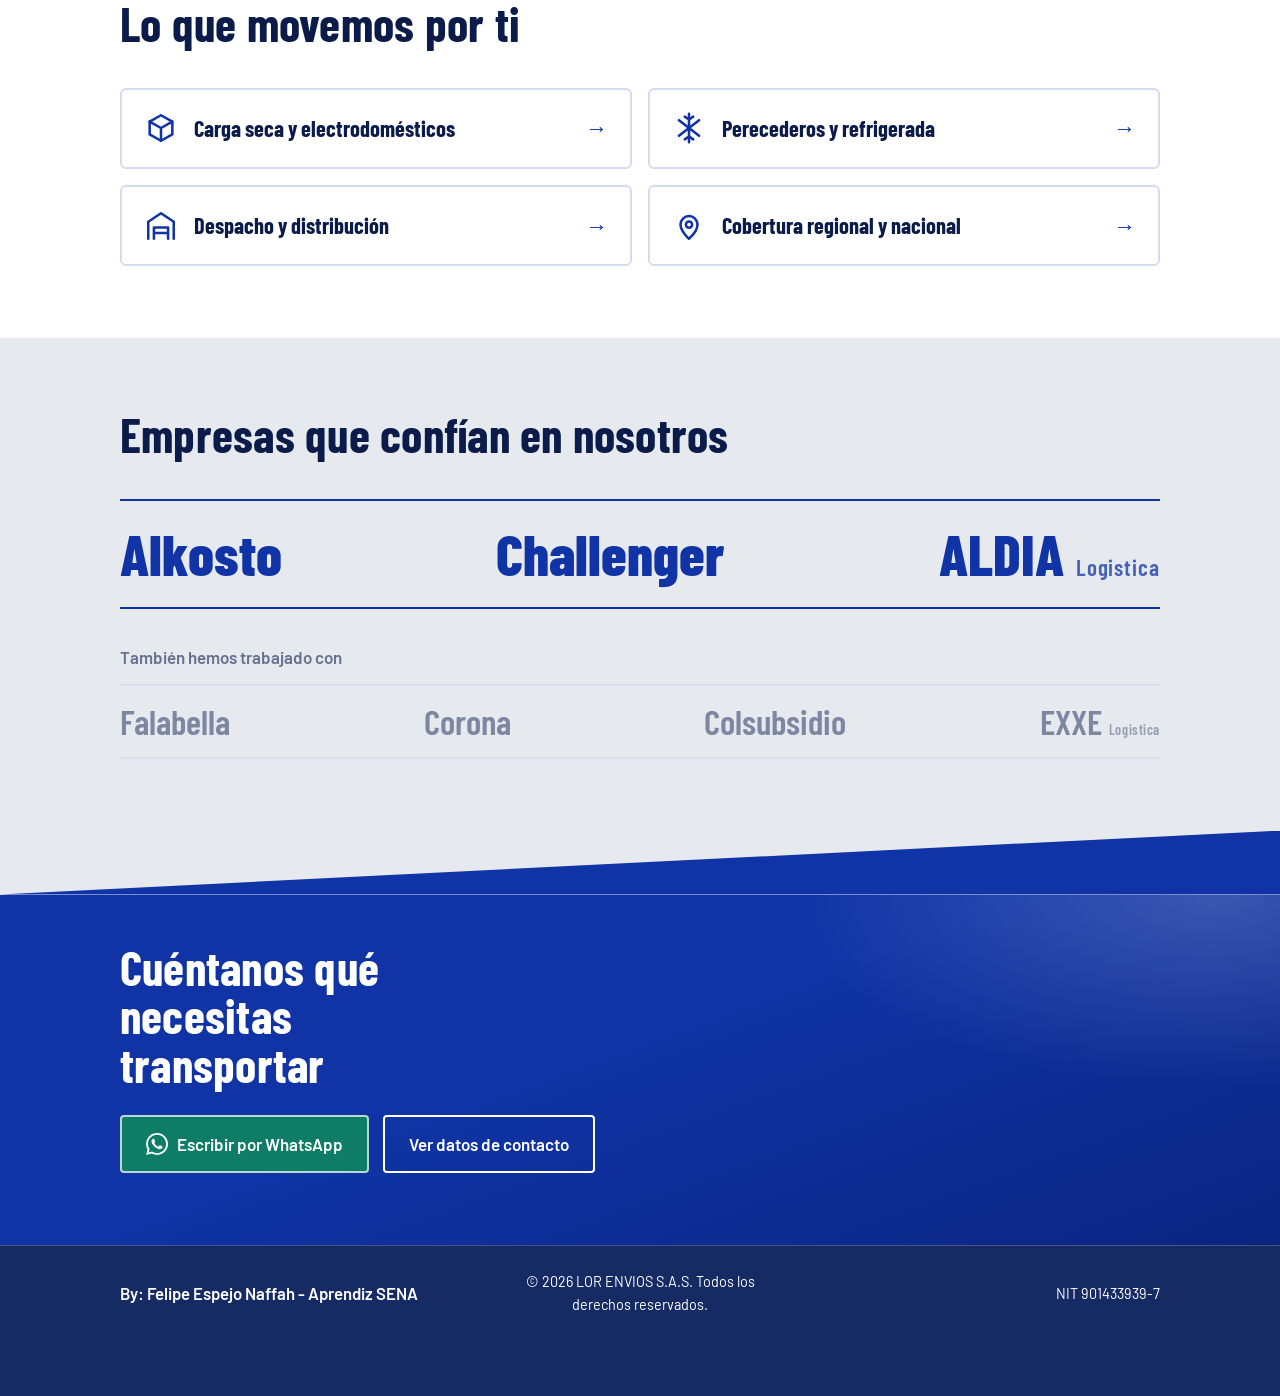
==== commit 8ceab78d: "Add files via upload" ====
--- a/index.html
+++ b/index.html
@@ -14,12 +14,13 @@
 <link href="https://fonts.googleapis.com/css2?family=Barlow+Condensed:wght@600;700;800&family=Barlow:wght@400;500;600&display=swap" rel="stylesheet">
 <link rel="stylesheet" href="estilos.css">
 <style>
-/* Pie de página */
+/* Pie de página: reglas propias para que no dependan de estilos.css */
 footer{padding:1.5rem 0 5rem}
-footer .wrap{display:grid;grid-template-columns:1fr;align-items:center;gap:.5rem;text-align:center}
-footer .credit{font-size:1.05rem;font-weight:600;opacity:1}
-footer .rights{max-width:none;text-align:center}
-footer .nit{text-align:center}
+footer .wrap{display:grid;grid-template-columns:1fr auto 1fr;align-items:center;gap:1rem 1.5rem}
+footer .credit{white-space:nowrap;font-size:1.05rem;font-weight:600;opacity:1;text-align:left;flex-basis:auto}
+footer .rights{max-width:260px;text-align:center}
+footer .nit{text-align:right}
+@media(max-width:1000px){footer .wrap{grid-template-columns:1fr;gap:.5rem}footer .rights{max-width:none;text-align:left}footer .nit{text-align:left}footer .credit{white-space:normal}}
 .wa-float{transition:opacity .2s}
 .wa-float.oculto{opacity:0;pointer-events:none}
 </style>
@@ -50,7 +51,7 @@
         <a class="btn ghost" href="servicios.html">Ver servicios</a>
       </div>
       <ul class="pills" aria-label="Ciudades de operación">
-        <li>Villavicencio</li><li>Bogotá</li><li>Pereira</li><li>Yopal</li><li>Barranquilla</li><li>Sincelejo</li>
+        <li><a href="operaciones.html#villavicencio">Villavicencio</a></li><li><a href="operaciones.html#bogota">Bogotá</a></li><li><a href="operaciones.html#pereira">Pereira</a></li><li><a href="operaciones.html#yopal">Yopal</a></li><li><a href="operaciones.html#barranquilla">Barranquilla</a></li><li><a href="operaciones.html#sincelejo">Sincelejo</a></li>
       </ul>
     </div>
     <div class="road" aria-hidden="true">
@@ -109,6 +110,10 @@
       <ul class="clients">
         <li>Alkosto</li><li>Challenger</li><li>ALDIA <small>Logistica</small></li>
       </ul>
+      <p class="more-clients">También hemos trabajado con</p>
+      <ul class="clients clients-sm">
+        <li>Falabella</li><li>Corona</li><li>Colsubsidio</li><li>EXXE <small>Logistica</small></li>
+      </ul>
     </div>
   </section>
 
--- a/estilos.css
+++ b/estilos.css
@@ -305,6 +305,24 @@
 @media(prefers-reduced-motion:reduce){.track,.steps li::before{transition:none}}
 /* ===== Pie de página ===== */
 footer{padding:1.5rem 0 5rem}
-footer .wrap{display:grid;grid-template-columns:1fr;justify-items:center;gap:.5rem;text-align:center}
-footer .credit{font-size:1.05rem;font-weight:600;opacity:1}
-footer .rights{max-width:none}
+footer .wrap{display:grid;grid-template-columns:1fr auto 1fr;align-items:center;gap:1rem 2rem}
+footer .credit{font-size:1.05rem;font-weight:600;opacity:1;text-align:left}
+footer .rights{text-align:center}
+footer .nit{text-align:right}
+@media(max-width:820px){footer .wrap{grid-template-columns:1fr;gap:.5rem}footer .rights,footer .nit{text-align:left}}
+footer .wrap{gap:1rem 1.5rem}
+footer .credit{white-space:nowrap}
+footer .rights{max-width:260px}
+@media(max-width:1000px){footer .wrap{grid-template-columns:1fr;gap:.5rem}footer .rights{max-width:none;text-align:left}footer .nit{text-align:left}footer .credit{white-space:normal}}
+/* ===== Cambios ===== */
+.pills li{padding:0}
+.pills li a{display:block;padding:.3rem .95rem;color:inherit;text-decoration:none}
+.more-clients{margin:2.2rem 0 .8rem;font-weight:600;color:var(--muted)}
+.clients-sm{font:700 clamp(1.5rem,4vw,2.2rem)/1 var(--head);border-color:var(--line);padding:1.1rem 0;color:var(--ink)}
+.also{display:flex;flex-wrap:wrap;align-items:center;gap:.6rem;margin-top:1.8rem}
+.also .l{font-weight:600;margin-right:.4rem}
+.chip{padding:.35rem .9rem;border:2px solid var(--line);border-radius:999px;font-weight:600;color:var(--blue)}
+.photos img{aspect-ratio:4/3}
+/* ===== Clientes secundarios más discretos ===== */
+.more-clients{opacity:.8}
+.clients-sm{font-weight:600;color:var(--muted);opacity:.65}
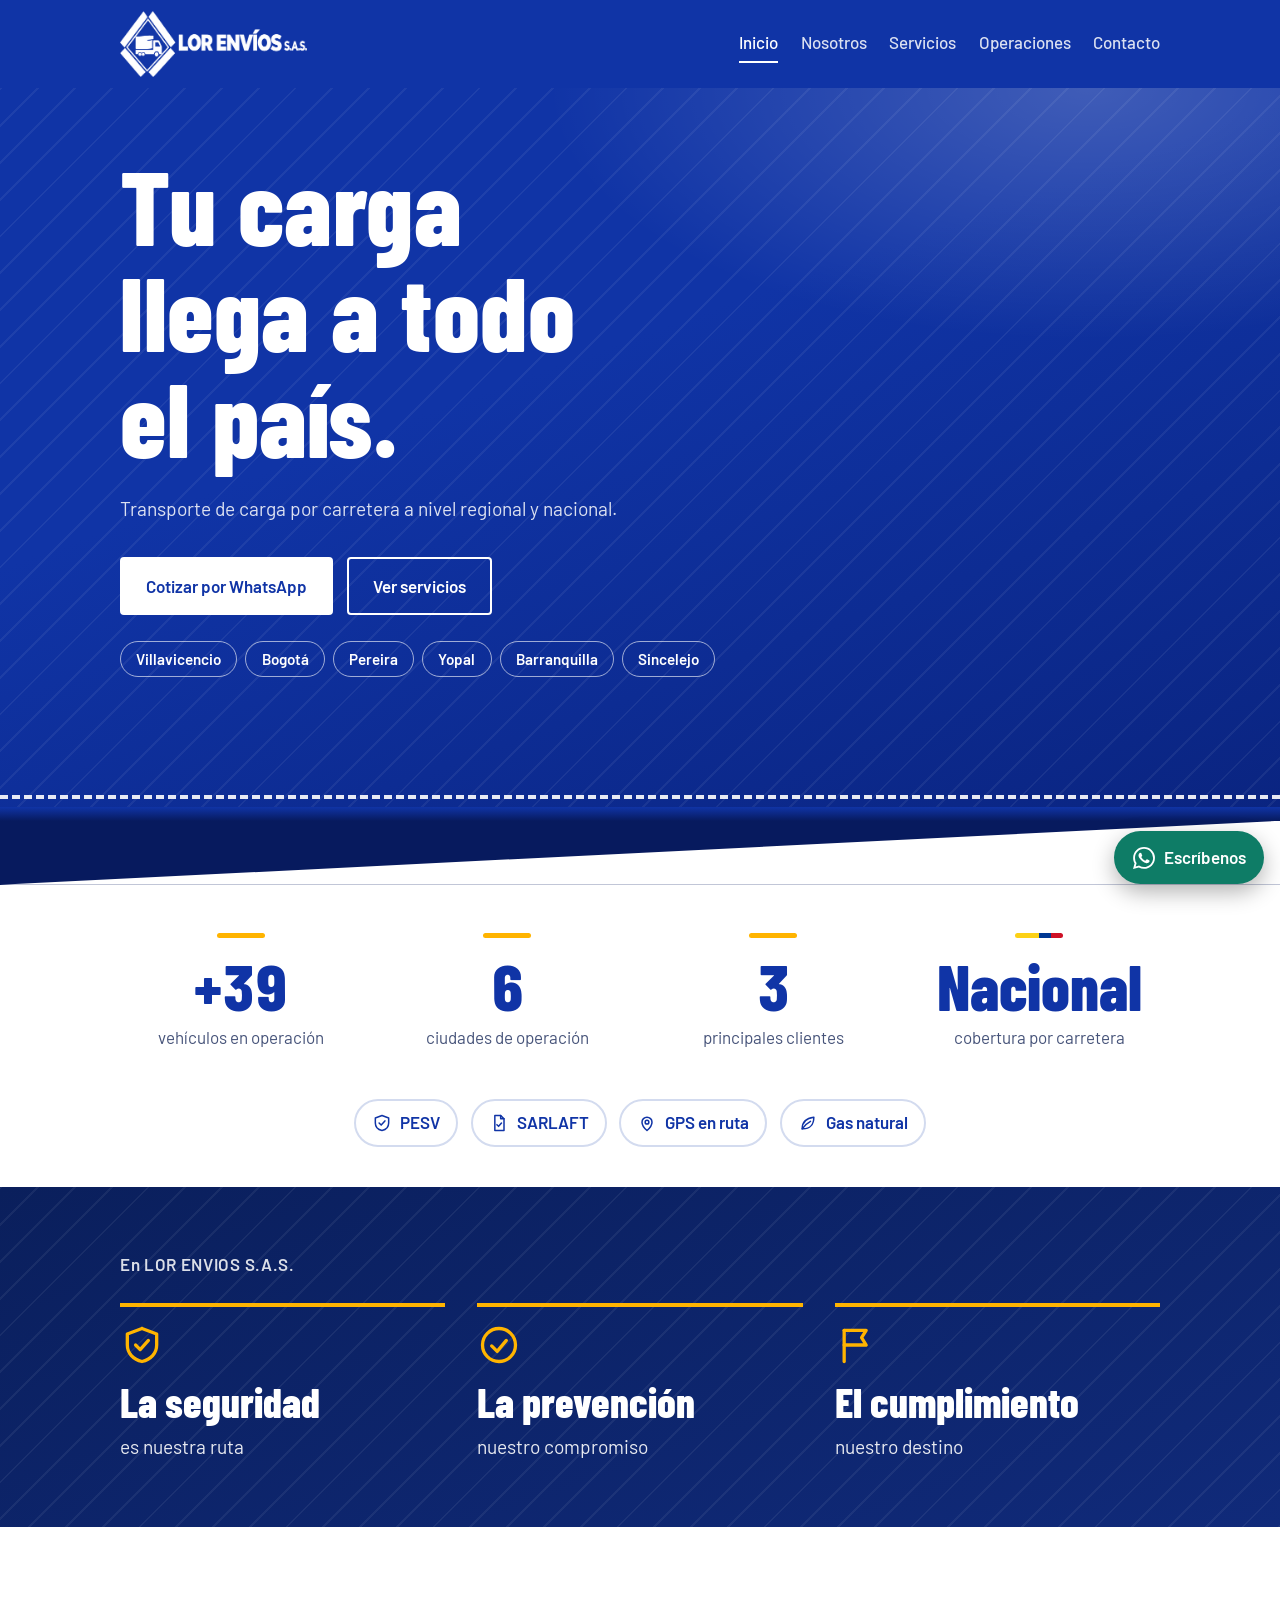
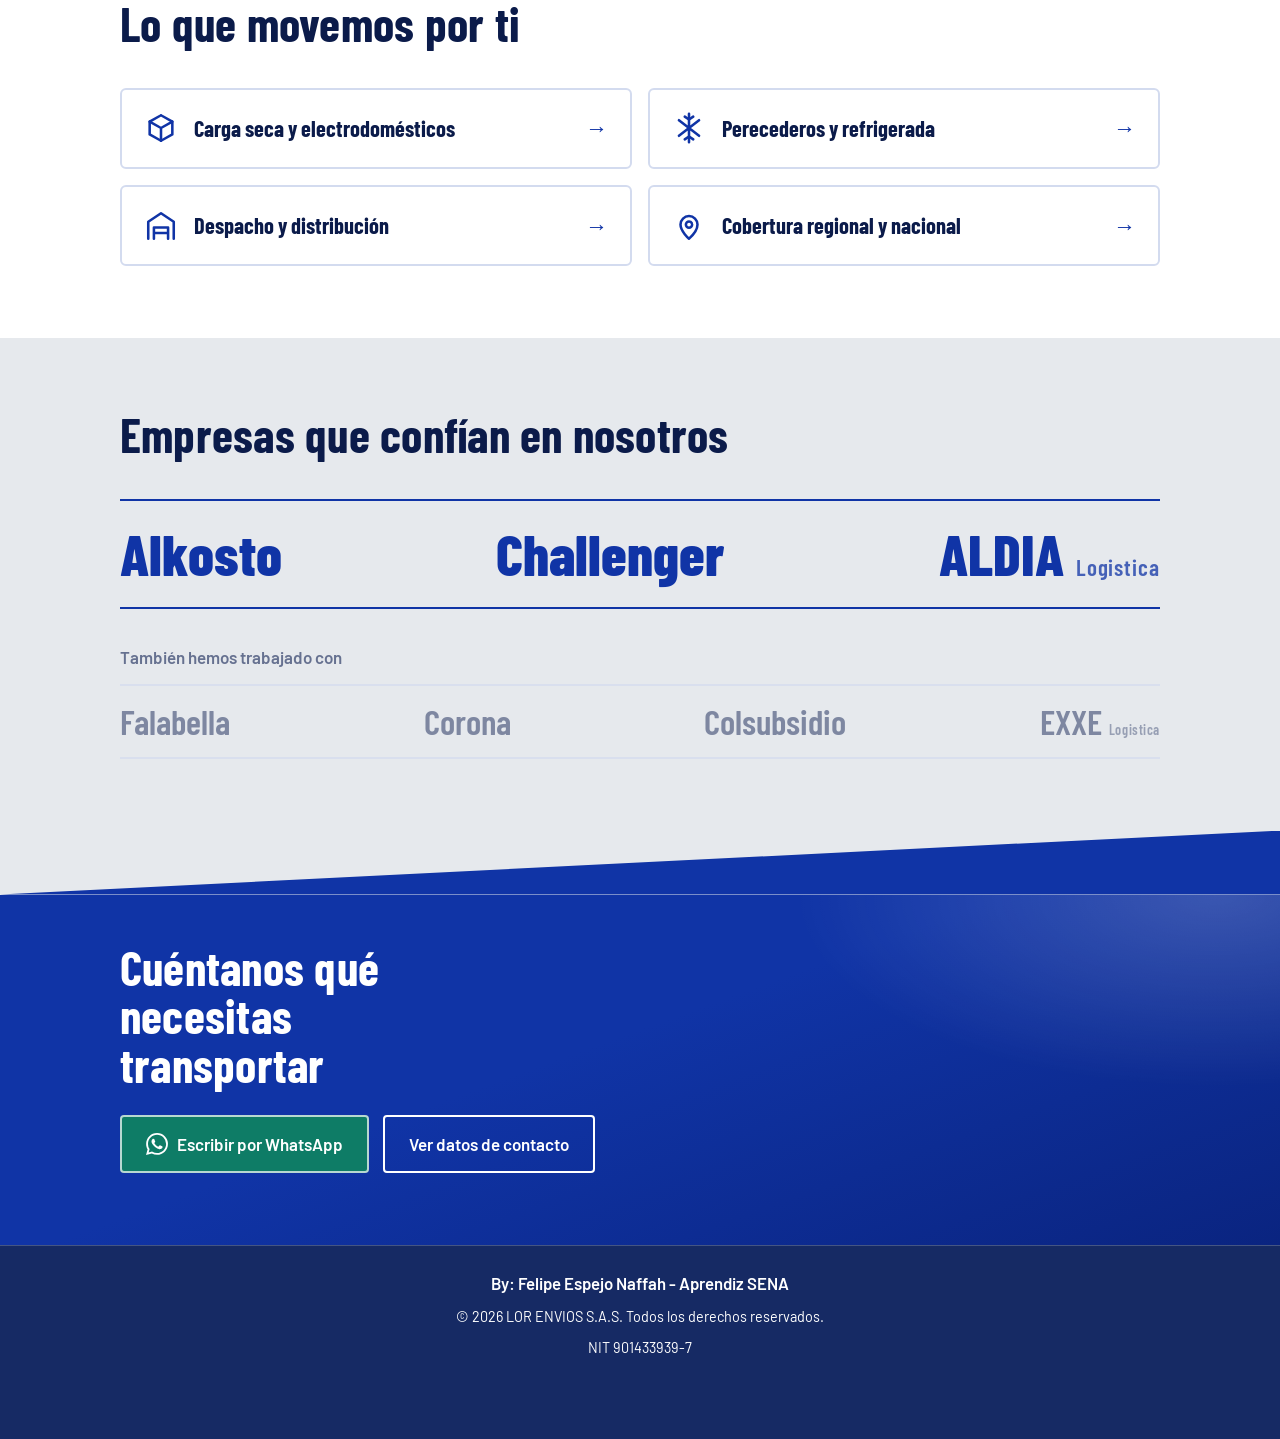
==== commit 68ba6c05: "Center footer details on all pages Co-authored-by: Copilot <223556219+Copilot@users.noreply.github.c" ====
--- a/index.html
+++ b/index.html
@@ -16,11 +16,10 @@
 <style>
 /* Pie de página: reglas propias para que no dependan de estilos.css */
 footer{padding:1.5rem 0 5rem}
-footer .wrap{display:grid;grid-template-columns:1fr auto 1fr;align-items:center;gap:1rem 1.5rem}
-footer .credit{white-space:nowrap;font-size:1.05rem;font-weight:600;opacity:1;text-align:left;flex-basis:auto}
-footer .rights{max-width:260px;text-align:center}
-footer .nit{text-align:right}
-@media(max-width:1000px){footer .wrap{grid-template-columns:1fr;gap:.5rem}footer .rights{max-width:none;text-align:left}footer .nit{text-align:left}footer .credit{white-space:normal}}
+footer .wrap{display:grid;grid-template-columns:1fr;align-items:center;gap:.5rem;text-align:center}
+footer .credit{font-size:1.05rem;font-weight:600;opacity:1;text-align:center}
+footer .rights{max-width:none;text-align:center}
+footer .nit{text-align:center}
 .wa-float{transition:opacity .2s}
 .wa-float.oculto{opacity:0;pointer-events:none}
 </style>
--- a/estilos.css
+++ b/estilos.css
@@ -305,15 +305,11 @@
 @media(prefers-reduced-motion:reduce){.track,.steps li::before{transition:none}}
 /* ===== Pie de página ===== */
 footer{padding:1.5rem 0 5rem}
-footer .wrap{display:grid;grid-template-columns:1fr auto 1fr;align-items:center;gap:1rem 2rem}
-footer .credit{font-size:1.05rem;font-weight:600;opacity:1;text-align:left}
+footer .wrap{display:grid;grid-template-columns:1fr;align-items:center;gap:.5rem;text-align:center}
+footer .credit{font-size:1.05rem;font-weight:600;opacity:1;text-align:center}
 footer .rights{text-align:center}
-footer .nit{text-align:right}
-@media(max-width:820px){footer .wrap{grid-template-columns:1fr;gap:.5rem}footer .rights,footer .nit{text-align:left}}
-footer .wrap{gap:1rem 1.5rem}
-footer .credit{white-space:nowrap}
-footer .rights{max-width:260px}
-@media(max-width:1000px){footer .wrap{grid-template-columns:1fr;gap:.5rem}footer .rights{max-width:none;text-align:left}footer .nit{text-align:left}footer .credit{white-space:normal}}
+footer .nit{text-align:center}
+footer .rights{max-width:none}
 /* ===== Cambios ===== */
 .pills li{padding:0}
 .pills li a{display:block;padding:.3rem .95rem;color:inherit;text-decoration:none}
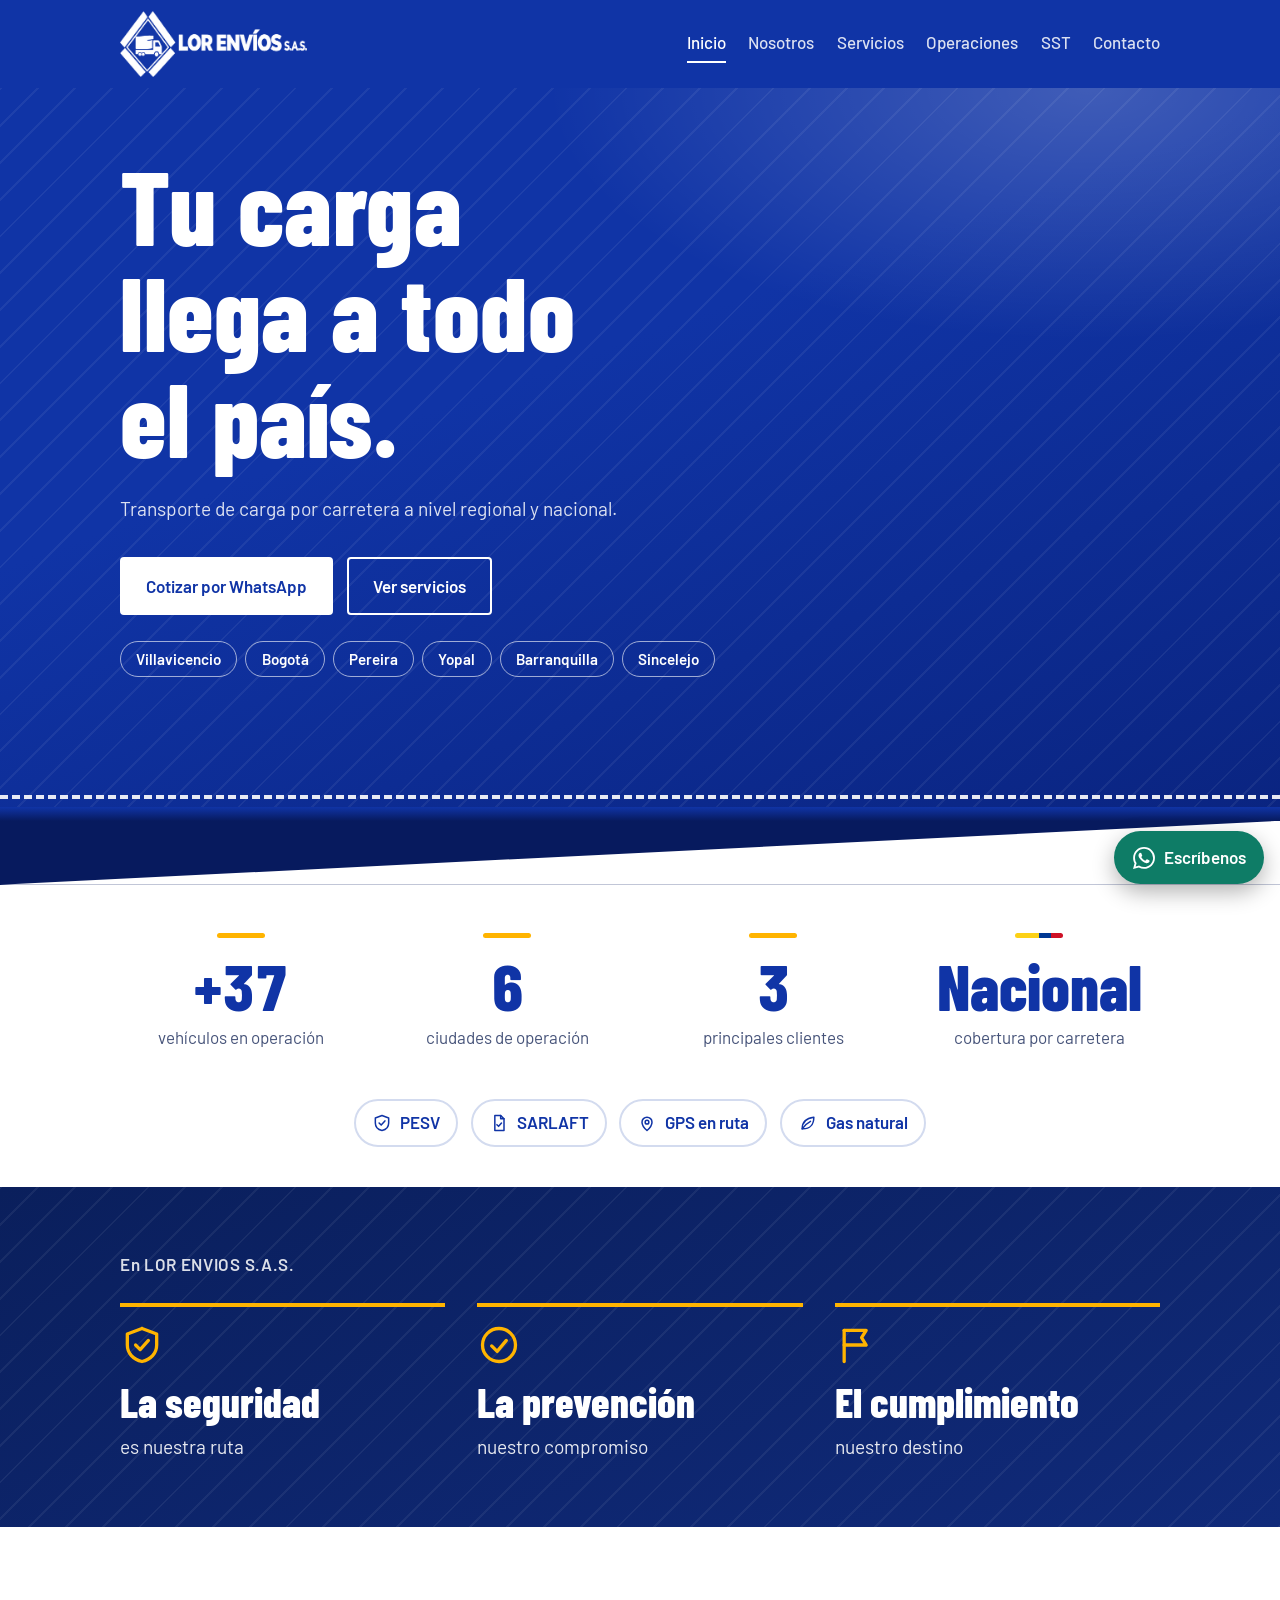
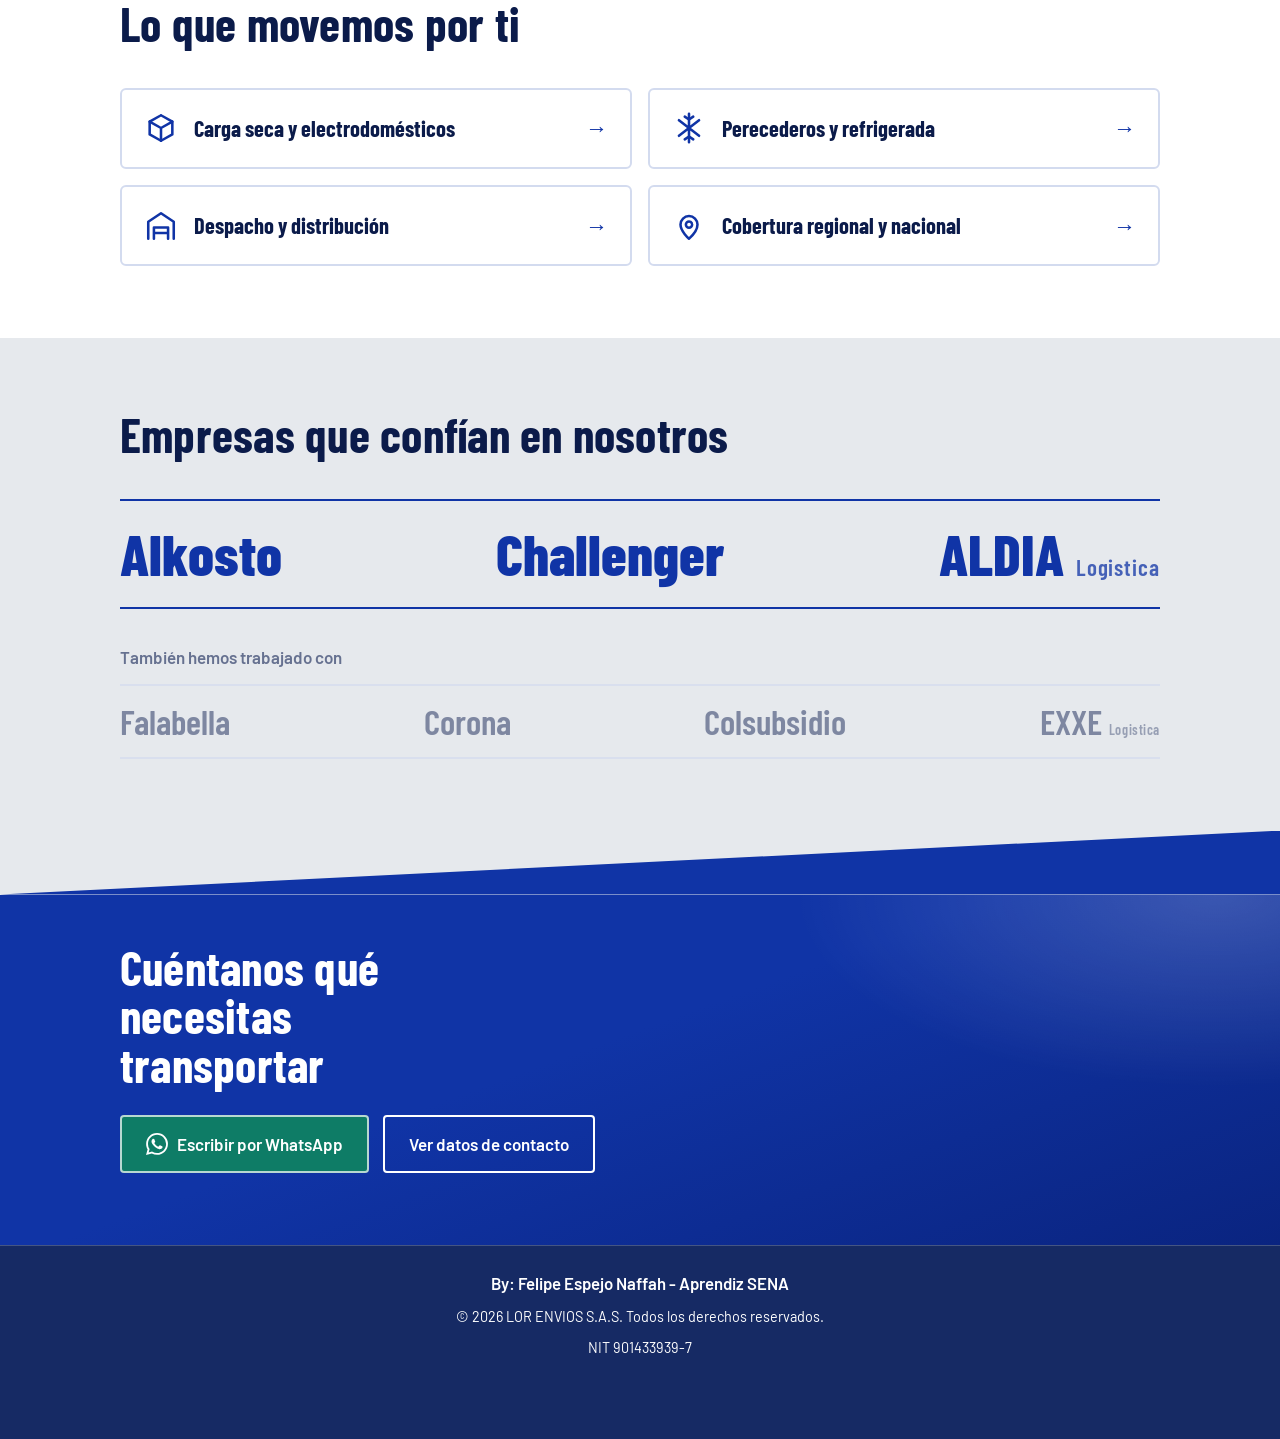
==== commit 84bdc214: "Publish SST and contact updates" ====
--- a/index.html
+++ b/index.html
@@ -16,10 +16,10 @@
 <style>
 /* Pie de página: reglas propias para que no dependan de estilos.css */
 footer{padding:1.5rem 0 5rem}
-footer .wrap{display:grid;grid-template-columns:1fr;align-items:center;gap:.5rem;text-align:center}
-footer .credit{font-size:1.05rem;font-weight:600;opacity:1;text-align:center}
-footer .rights{max-width:none;text-align:center}
-footer .nit{text-align:center}
+footer .wrap{display:flex;flex-wrap:wrap;justify-content:center;align-items:center;gap:.5rem 1.5rem;text-align:center}
+footer .credit{flex-basis:100%;white-space:normal;font-size:1.05rem;font-weight:600;opacity:1;text-align:center}
+footer .rights{flex-basis:100%;max-width:none;text-align:center}
+footer .nit{flex-basis:100%;text-align:center}
 .wa-float{transition:opacity .2s}
 .wa-float.oculto{opacity:0;pointer-events:none}
 </style>
@@ -34,6 +34,7 @@
       <a href="nosotros.html">Nosotros</a>
       <a href="servicios.html">Servicios</a>
       <a href="operaciones.html">Operaciones</a>
+      <a href="sst.html">SST</a>
       <a href="contacto.html">Contacto</a>
     </nav>
     <button class="menu-btn" type="button" aria-expanded="false" aria-controls="menu" aria-label="Abrir menú"><span></span><span></span><span></span></button>
--- a/estilos.css
+++ b/estilos.css
@@ -167,7 +167,14 @@
 body.p-nosotros .page-hero{background:var(--stripes),radial-gradient(800px 300px at 90% 0,rgba(255,255,255,.15),transparent 60%),linear-gradient(160deg,#1034A6 25%,#071A5E)}
 body.p-servicios .page-hero{background:var(--stripes),radial-gradient(800px 320px at 12% 120%,rgba(255,255,255,.22),transparent 60%),linear-gradient(160deg,#1034A6 30%,#2E7BEF)}
 body.p-operaciones .page-hero{background:var(--stripes),radial-gradient(800px 300px at 90% 0,rgba(255,255,255,.18),transparent 60%),linear-gradient(160deg,#1034A6 30%,#0F7C9A)}
+body.p-sst .page-hero{background:var(--stripes),radial-gradient(800px 300px at 85% 0,rgba(255,255,255,.18),transparent 60%),linear-gradient(160deg,#1034A6 35%,#0B3A8F)}
 .s-tint{background:var(--surface)}
+.sst-link-section{padding:3rem 0 5rem}
+.sst-link-card{max-width:760px;margin:0 auto;padding:clamp(1.5rem,5vw,3rem);text-align:center;background:var(--surface);border:1px solid var(--line);border-radius:10px;box-shadow:0 12px 32px rgba(16,52,166,.08)}
+.sst-link-card h2{margin-top:1rem}
+.sst-link-card p{max-width:56ch;margin:1rem auto 1.5rem;color:var(--muted)}
+.tag{display:inline-flex;align-self:flex-start;padding:.3rem .7rem;border-radius:999px;background:#0F7C9A;color:#fff;font-size:.72rem;font-weight:700;letter-spacing:.08em;text-transform:uppercase}
+
 .s-gray,#proceso{background:var(--alt)}
 .s-navy{background:var(--stripes),linear-gradient(160deg,#0A1F5C,#102A7A);color:#fff}
 .s-navy .head p{color:rgba(255,255,255,.85)}
@@ -305,11 +312,15 @@
 @media(prefers-reduced-motion:reduce){.track,.steps li::before{transition:none}}
 /* ===== Pie de página ===== */
 footer{padding:1.5rem 0 5rem}
-footer .wrap{display:grid;grid-template-columns:1fr;align-items:center;gap:.5rem;text-align:center}
-footer .credit{font-size:1.05rem;font-weight:600;opacity:1;text-align:center}
+footer .wrap{display:grid;grid-template-columns:1fr auto 1fr;align-items:center;gap:1rem 2rem}
+footer .credit{font-size:1.05rem;font-weight:600;opacity:1;text-align:left}
 footer .rights{text-align:center}
-footer .nit{text-align:center}
-footer .rights{max-width:none}
+footer .nit{text-align:right}
+@media(max-width:820px){footer .wrap{grid-template-columns:1fr;gap:.5rem}footer .rights,footer .nit{text-align:left}}
+footer .wrap{gap:1rem 1.5rem}
+footer .credit{white-space:nowrap}
+footer .rights{max-width:260px}
+@media(max-width:1000px){footer .wrap{grid-template-columns:1fr;gap:.5rem}footer .rights{max-width:none;text-align:left}footer .nit{text-align:left}footer .credit{white-space:normal}}
 /* ===== Cambios ===== */
 .pills li{padding:0}
 .pills li a{display:block;padding:.3rem .95rem;color:inherit;text-decoration:none}
@@ -322,3 +333,9 @@
 /* ===== Clientes secundarios más discretos ===== */
 .more-clients{opacity:.8}
 .clients-sm{font-weight:600;color:var(--muted);opacity:.65}
+/* ===== Pie centrado ===== */
+footer{padding:1.5rem 0 5rem}
+footer .wrap{display:flex;flex-wrap:wrap;justify-content:center;align-items:center;gap:.5rem 1.5rem;text-align:center}
+footer .credit{flex-basis:100%;white-space:normal;font-size:1.05rem;font-weight:600;opacity:1;text-align:center}
+footer .rights{flex-basis:100%;max-width:none;text-align:center}
+footer .nit{flex-basis:100%;text-align:center}
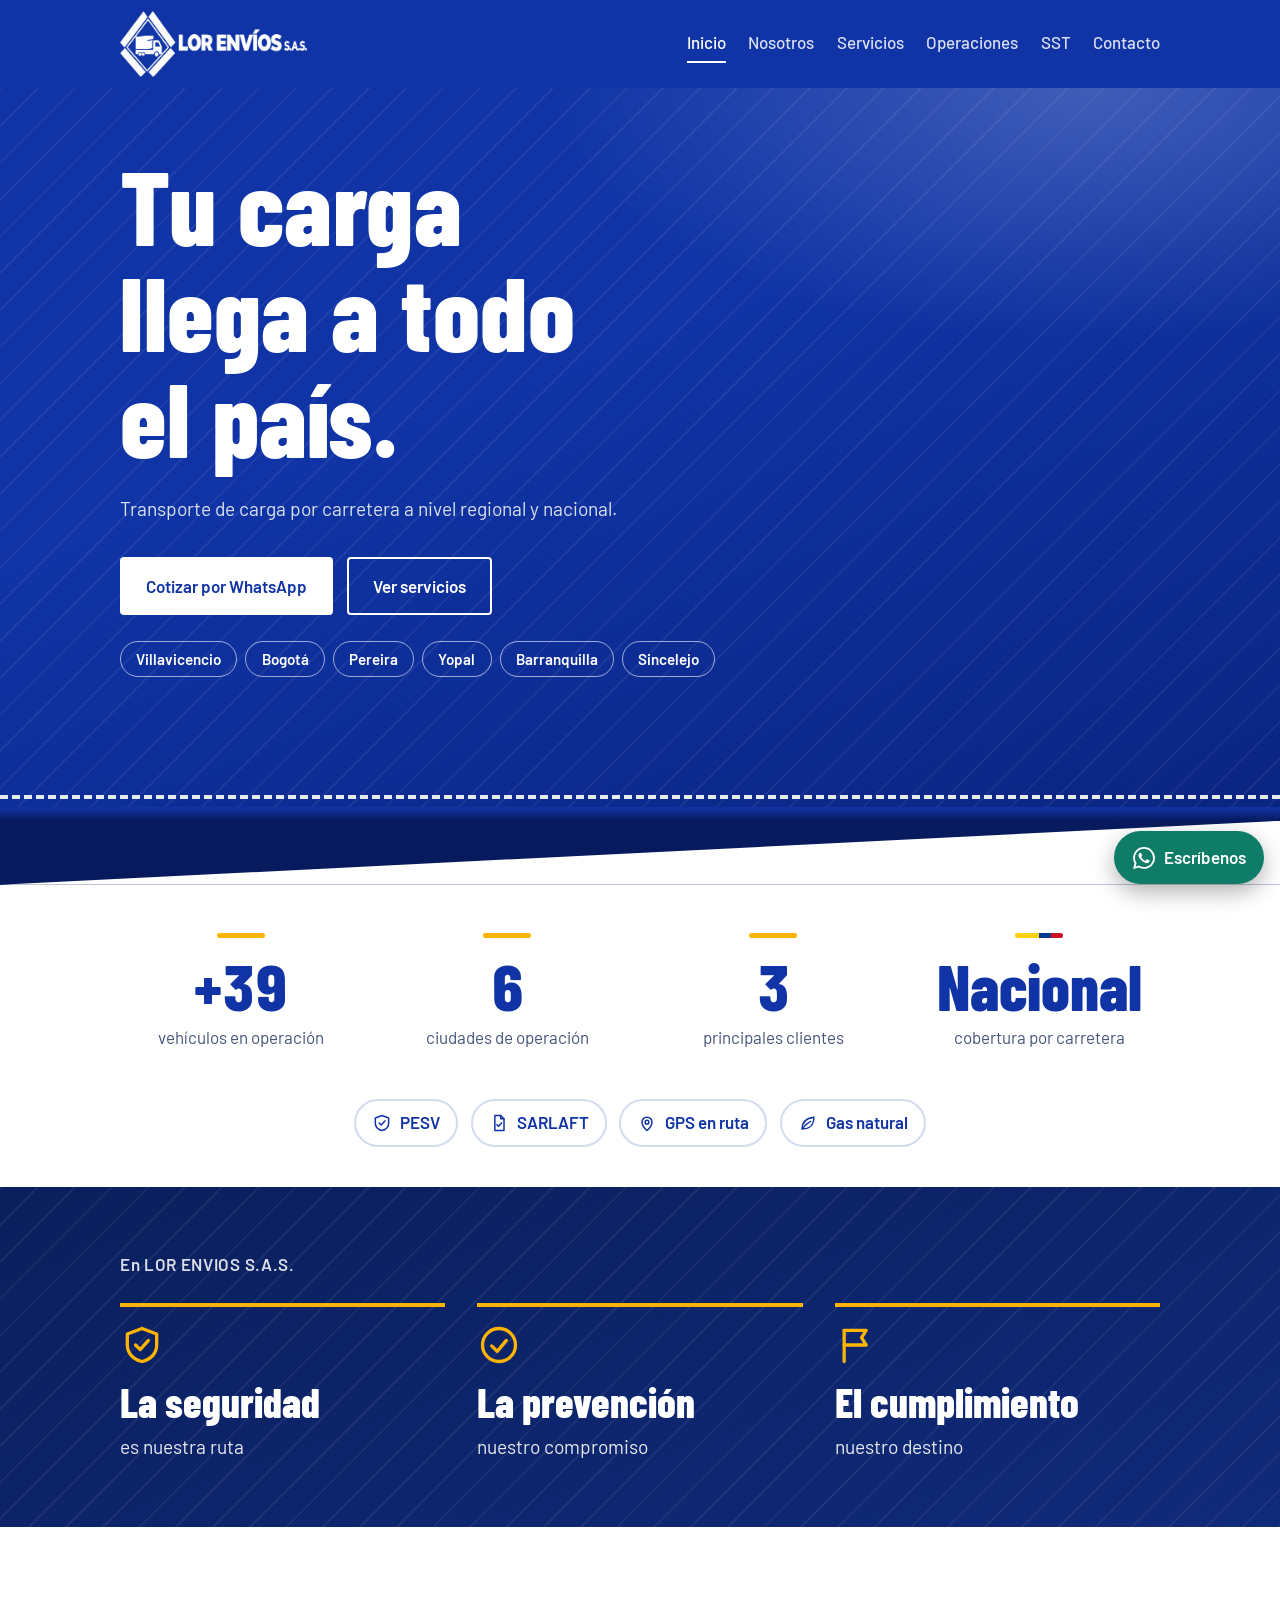
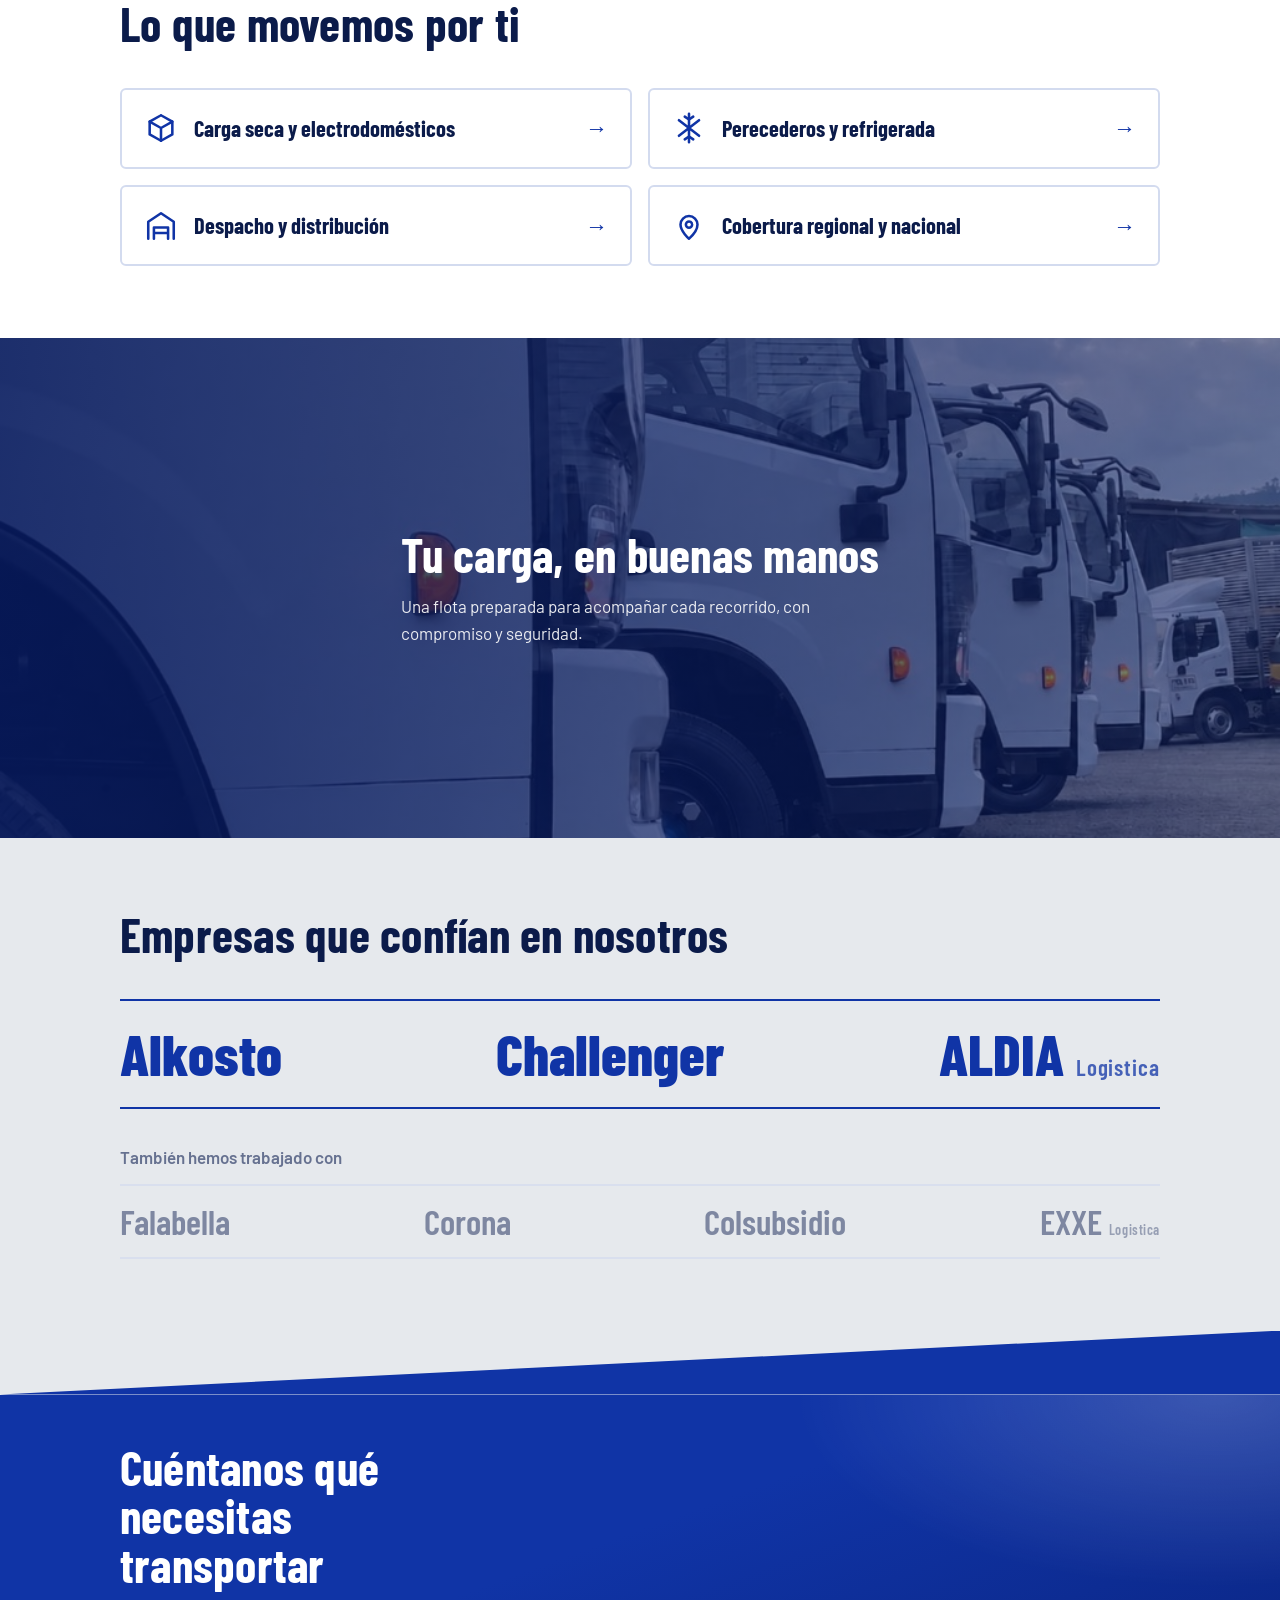
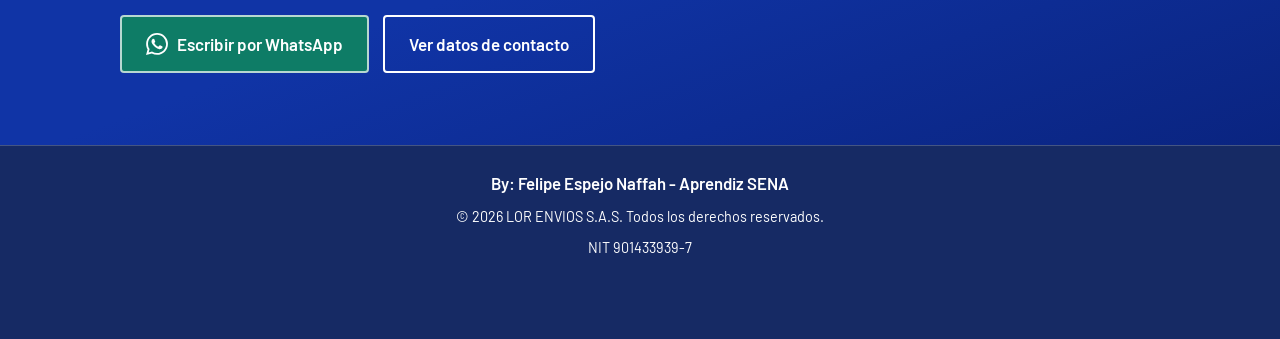
==== commit f713bd2e: "Actualizar fotos de la flota Reemplaza las seis imágenes de flota por las nuevas fotos sin placas. A" ====
--- a/index.html
+++ b/index.html
@@ -22,6 +22,10 @@
 footer .nit{flex-basis:100%;text-align:center}
 .wa-float{transition:opacity .2s}
 .wa-float.oculto{opacity:0;pointer-events:none}
+.home-flota{position:relative;display:grid;align-items:center;min-height:clamp(300px,42vw,500px);padding:clamp(4rem,9vw,7rem) 0;color:#fff;background:linear-gradient(90deg,rgba(7,26,94,.88),rgba(7,26,94,.52)),url("flota-2.jpg") center 48%/cover no-repeat}
+.home-flota .head{margin:0;max-width:680px}
+.home-flota .head p{max-width:42ch;color:rgba(255,255,255,.9)}
+@media(max-width:620px){.home-flota{min-height:340px;background-position:42% center}.home-flota .head{max-width:34ch}}
 </style>
 </head>
 <body class="p-inicio">
@@ -104,6 +108,15 @@
     </div>
   </section>
 
+  <section class="flota home-flota">
+    <div class="wrap">
+      <div class="head">
+        <h2>Tu carga, en buenas manos</h2>
+        <p>Una flota preparada para acompañar cada recorrido, con compromiso y seguridad.</p>
+      </div>
+    </div>
+  </section>
+
   <section id="clientes" class="s-gray">
     <div class="wrap">
       <div class="head"><h2>Empresas que confían en nosotros</h2></div>
--- a/estilos.css
+++ b/estilos.css
@@ -173,7 +173,16 @@
 .sst-link-card{max-width:760px;margin:0 auto;padding:clamp(1.5rem,5vw,3rem);text-align:center;background:var(--surface);border:1px solid var(--line);border-radius:10px;box-shadow:0 12px 32px rgba(16,52,166,.08)}
 .sst-link-card h2{margin-top:1rem}
 .sst-link-card p{max-width:56ch;margin:1rem auto 1.5rem;color:var(--muted)}
+.sst-documents{padding-top:1rem}
+.document-group-title{margin:2rem 0 1rem}
+.document-list{margin:0;padding:0;list-style:none;border-top:1px solid var(--line)}
+.document-list li{display:flex;justify-content:space-between;align-items:center;gap:1rem;padding:1rem 0;border-bottom:1px solid var(--line)}
+.document-list li div{display:grid;gap:.2rem}
+.document-list li span{color:var(--muted);font-size:.92rem}
+.document-btn{flex:none;padding:.55rem 1rem;border-color:var(--brand);color:var(--brand)}
+.document-btn:hover{background:var(--brand);color:#fff}
 .tag{display:inline-flex;align-self:flex-start;padding:.3rem .7rem;border-radius:999px;background:#0F7C9A;color:#fff;font-size:.72rem;font-weight:700;letter-spacing:.08em;text-transform:uppercase}
+@media(max-width:600px){.document-list li{align-items:flex-start;flex-direction:column}.document-btn{align-self:flex-start}}
 
 .s-gray,#proceso{background:var(--alt)}
 .s-navy{background:var(--stripes),linear-gradient(160deg,#0A1F5C,#102A7A);color:#fff}
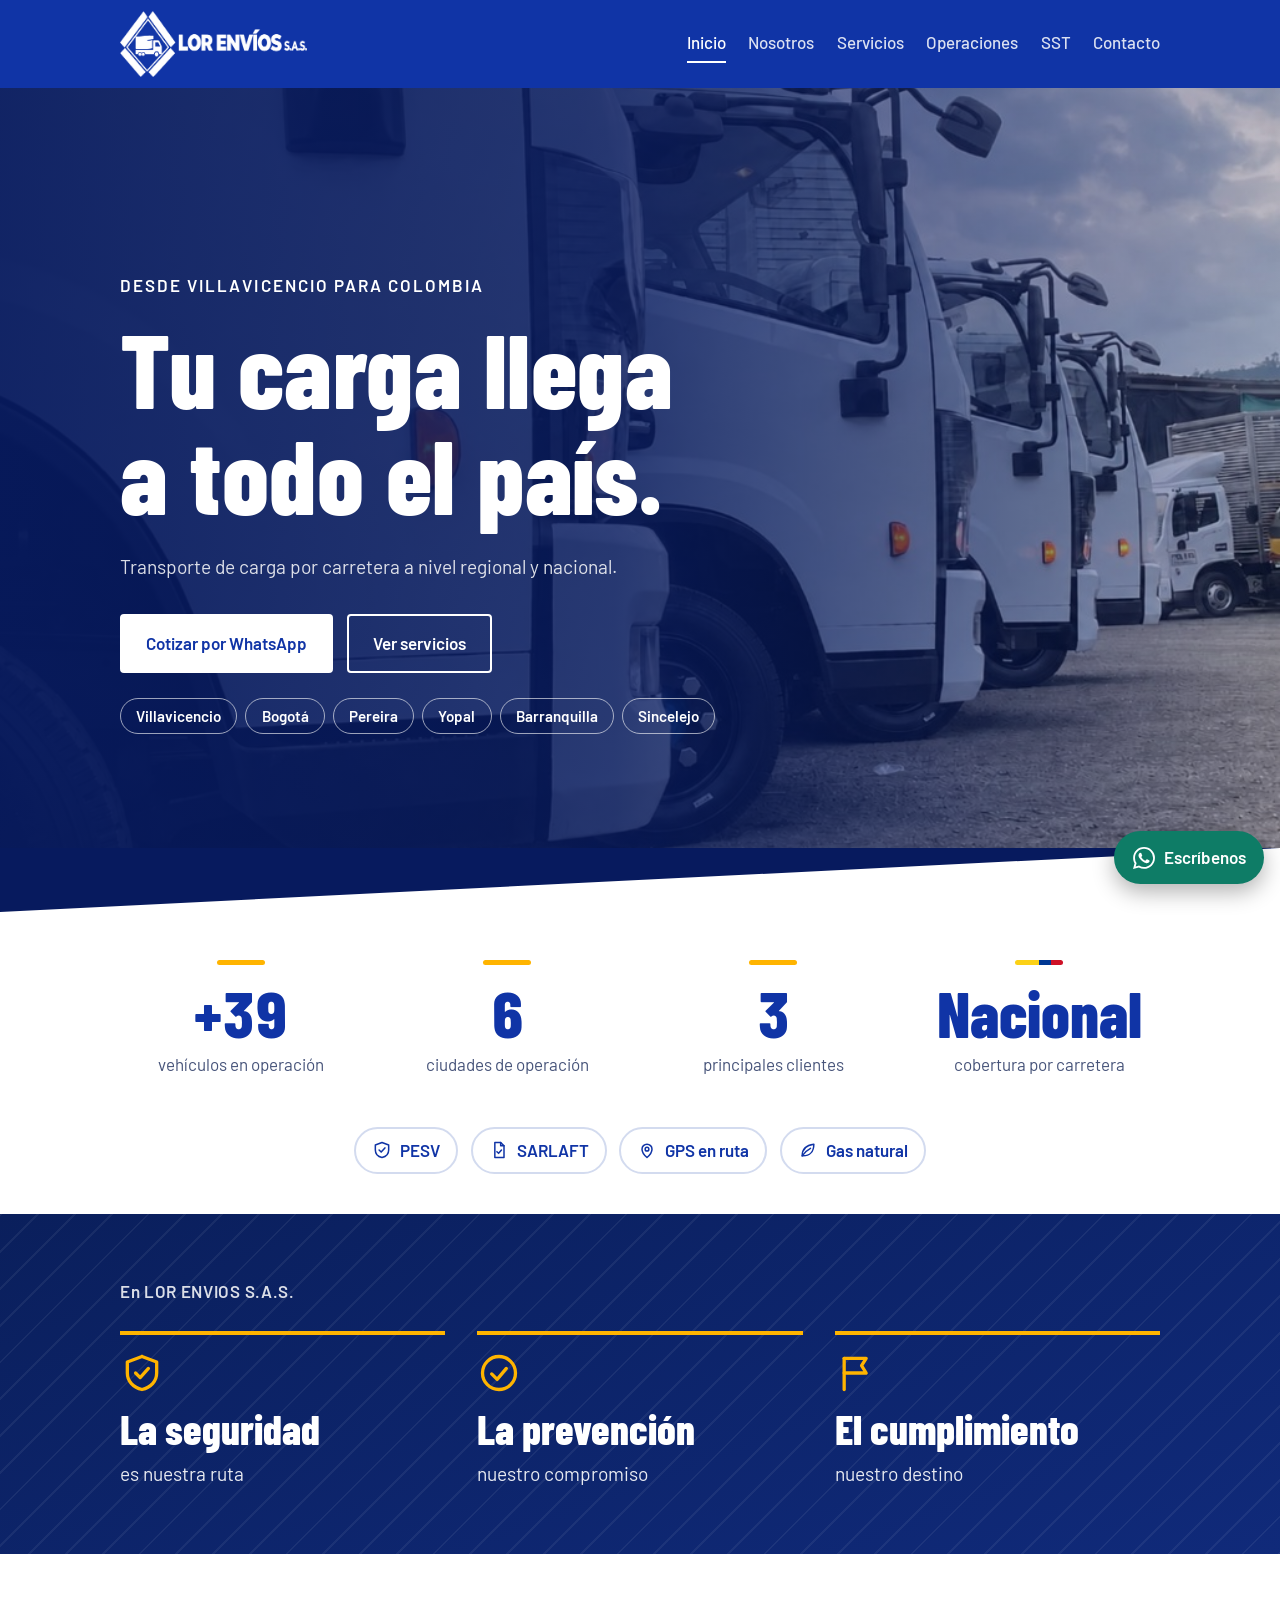
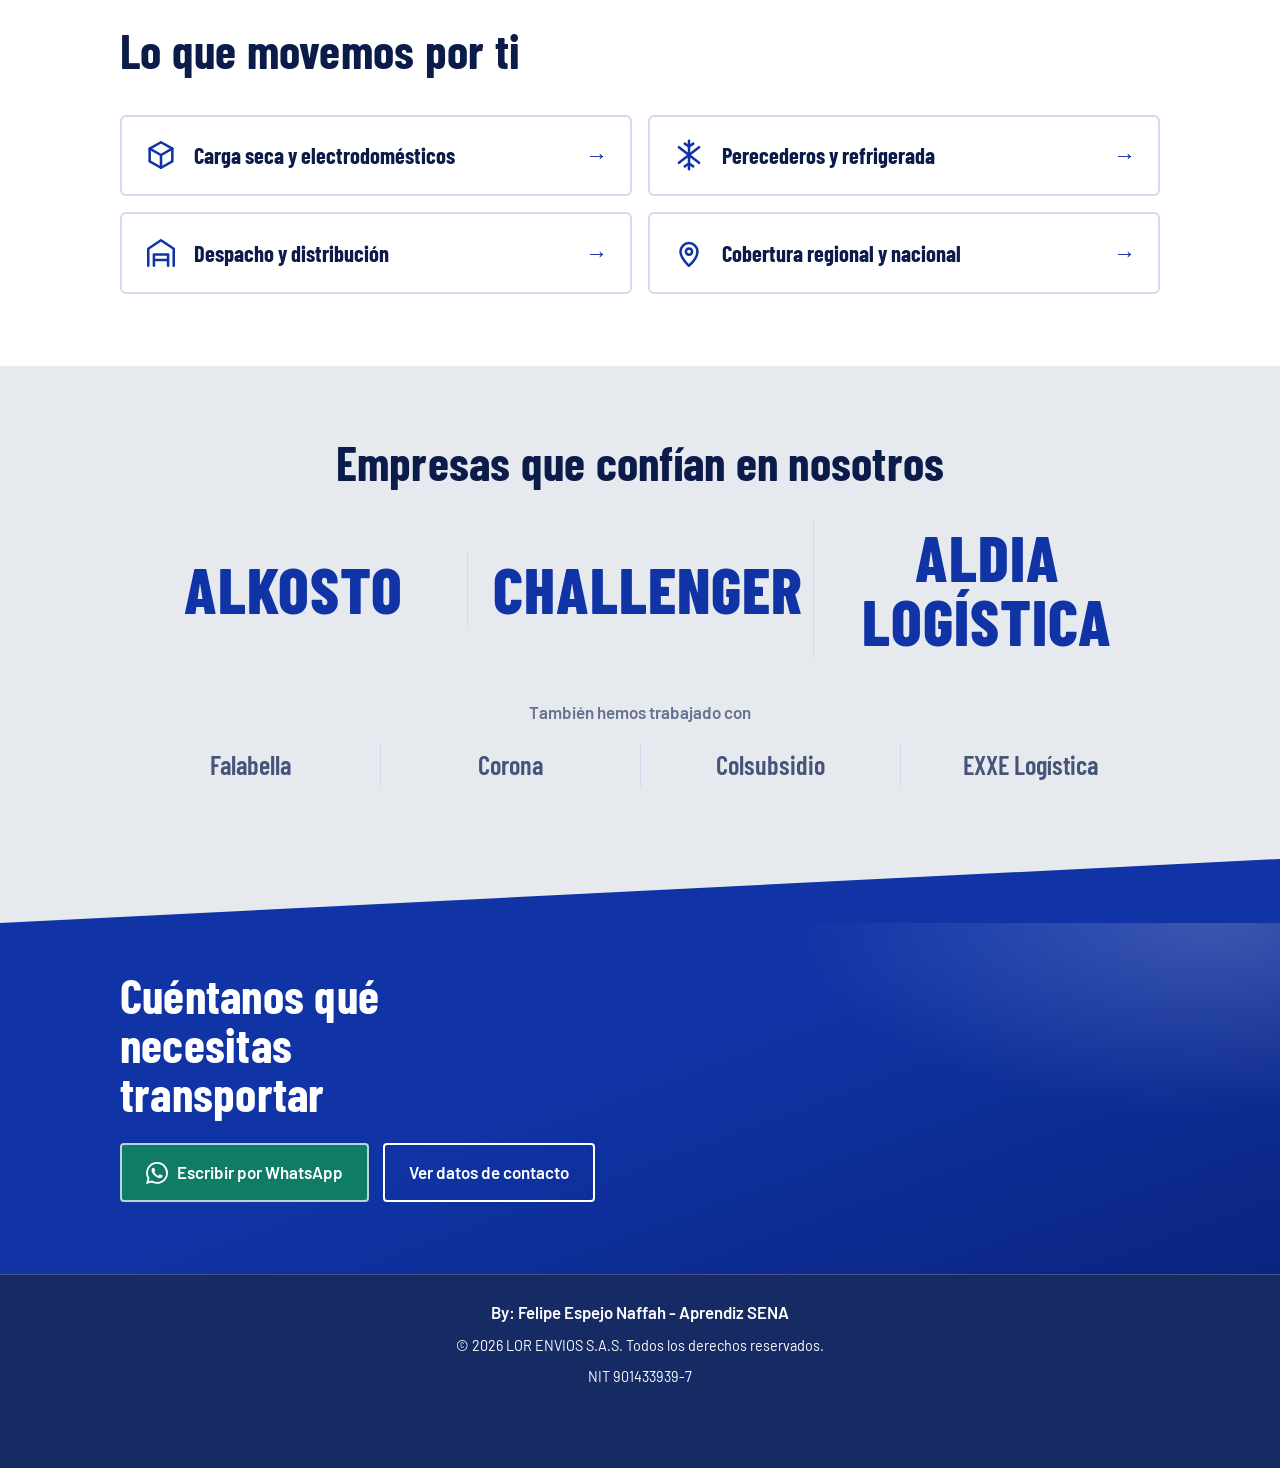
==== commit 67b8c1ce: "Actualizar diseño de Inicio y sección de empresas Co-authored-by: Copilot <223556219+Copilot@users.n" ====
--- a/index.html
+++ b/index.html
@@ -22,10 +22,21 @@
 footer .nit{flex-basis:100%;text-align:center}
 .wa-float{transition:opacity .2s}
 .wa-float.oculto{opacity:0;pointer-events:none}
-.home-flota{position:relative;display:grid;align-items:center;min-height:clamp(300px,42vw,500px);padding:clamp(4rem,9vw,7rem) 0;color:#fff;background:linear-gradient(90deg,rgba(7,26,94,.88),rgba(7,26,94,.52)),url("flota-2.jpg") center 48%/cover no-repeat}
-.home-flota .head{margin:0;max-width:680px}
-.home-flota .head p{max-width:42ch;color:rgba(255,255,255,.9)}
-@media(max-width:620px){.home-flota{min-height:340px;background-position:42% center}.home-flota .head{max-width:34ch}}
+.p-inicio .hero{min-height:clamp(560px,calc(100svh - 88px),760px);display:flex;flex-direction:column;justify-content:center;padding:clamp(4rem,8vw,7rem) 0 2rem;background:linear-gradient(90deg,rgba(7,26,94,.94) 0%,rgba(7,26,94,.82) 48%,rgba(7,26,94,.24) 100%),url("flota-2.jpg") center 48%/cover no-repeat}
+.p-inicio .hero .wrap{width:100%}
+.p-inicio .hero h1{max-width:13ch}
+.hero-label{display:inline-block;margin-bottom:1rem;font-weight:600;letter-spacing:.12em;text-transform:uppercase}
+.p-inicio .road{display:none}
+@media(max-width:620px){.p-inicio .hero{min-height:620px;background-position:42% center;background-image:linear-gradient(90deg,rgba(7,26,94,.88),rgba(7,26,94,.62)),url("flota-2.jpg")}.p-inicio .hero h1{max-width:16ch}}
+.home-clients .head{max-width:none;margin:0 auto 2rem;text-align:center}
+.home-clients .client-names{display:grid;align-items:center;gap:.5rem 0;margin:0;padding:0;border:0;list-style:none;text-align:center}
+.home-clients .client-names-primary{grid-template-columns:repeat(3,minmax(0,1fr))}
+.home-clients .client-names-secondary{grid-template-columns:repeat(4,minmax(0,1fr))}
+.home-clients .client-names li{padding:.4rem clamp(.5rem,2vw,1.6rem);color:var(--muted);font:600 clamp(1.15rem,2.5vw,1.65rem)/1.2 var(--head);text-align:center}
+.home-clients .client-names li+li{border-left:1px solid var(--line)}
+.home-clients .client-names-primary li{color:var(--blue);font:800 clamp(2rem,5vw,4rem)/1 var(--head);letter-spacing:.015em}
+.home-clients .more-clients{margin:2.5rem 0 1rem;color:var(--muted);font-weight:600;text-align:center}
+@media(max-width:620px){.home-clients .client-names-primary,.home-clients .client-names-secondary{grid-template-columns:repeat(2,minmax(0,1fr));gap:.8rem 0}.home-clients .client-names li+li{border-left:0}.home-clients .client-names-primary li:last-child{grid-column:1/-1}}
 </style>
 </head>
 <body class="p-inicio">
@@ -48,6 +59,7 @@
 <main id="inicio">
   <div class="hero">
     <div class="wrap">
+      <span class="hero-label">Desde Villavicencio para Colombia</span>
       <h1>Tu carga llega a todo el país.</h1>
       <p class="lead">Transporte de carga por carretera a nivel regional y nacional.</p>
       <div class="cta">
@@ -108,24 +120,15 @@
     </div>
   </section>
 
-  <section class="flota home-flota">
-    <div class="wrap">
-      <div class="head">
-        <h2>Tu carga, en buenas manos</h2>
-        <p>Una flota preparada para acompañar cada recorrido, con compromiso y seguridad.</p>
-      </div>
-    </div>
-  </section>
-
-  <section id="clientes" class="s-gray">
+  <section id="clientes" class="s-gray home-clients">
     <div class="wrap">
       <div class="head"><h2>Empresas que confían en nosotros</h2></div>
-      <ul class="clients">
-        <li>Alkosto</li><li>Challenger</li><li>ALDIA <small>Logistica</small></li>
+      <ul class="clients client-names client-names-primary" aria-label="Empresas que confían en LOR ENVIOS">
+        <li>ALKOSTO</li><li>CHALLENGER</li><li>ALDIA LOGÍSTICA</li>
       </ul>
       <p class="more-clients">También hemos trabajado con</p>
-      <ul class="clients clients-sm">
-        <li>Falabella</li><li>Corona</li><li>Colsubsidio</li><li>EXXE <small>Logistica</small></li>
+      <ul class="clients client-names client-names-secondary" aria-label="Otras empresas con las que hemos trabajado">
+        <li>Falabella</li><li>Corona</li><li>Colsubsidio</li><li>EXXE Logística</li>
       </ul>
     </div>
   </section>
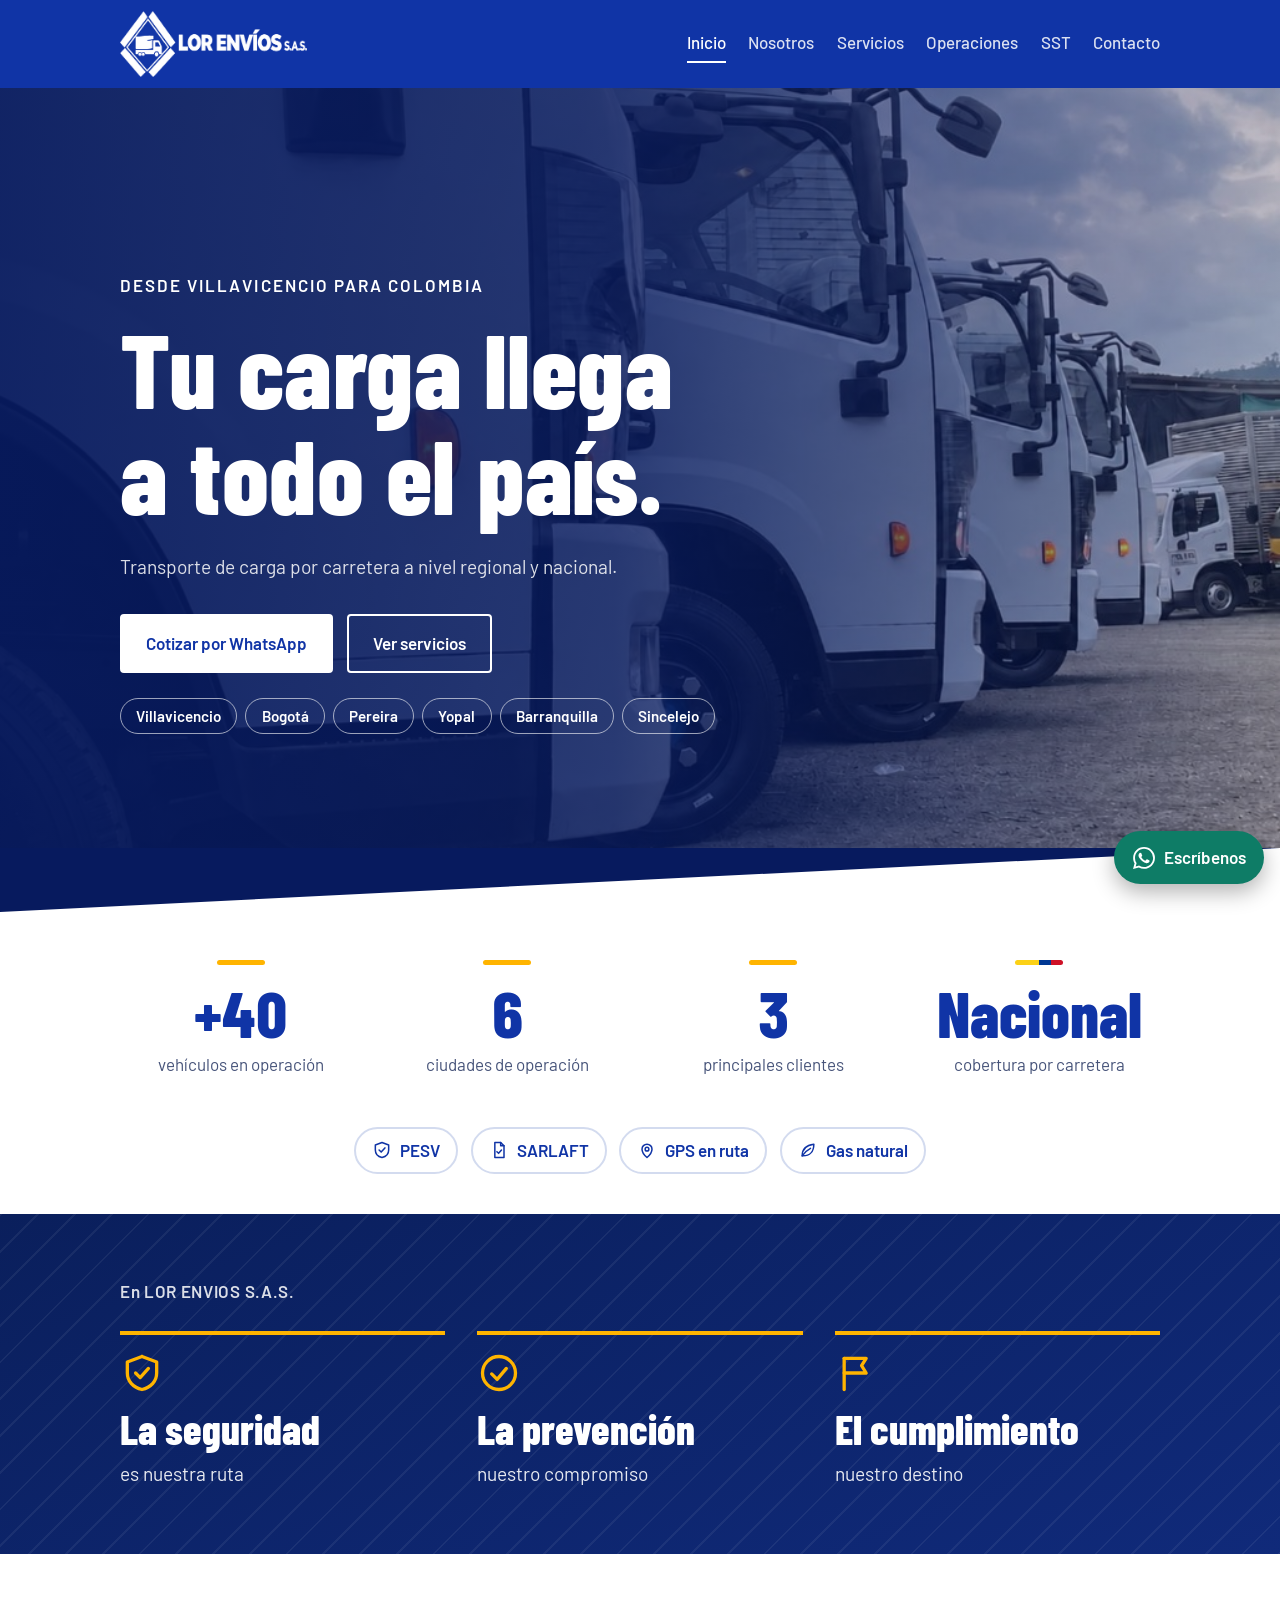
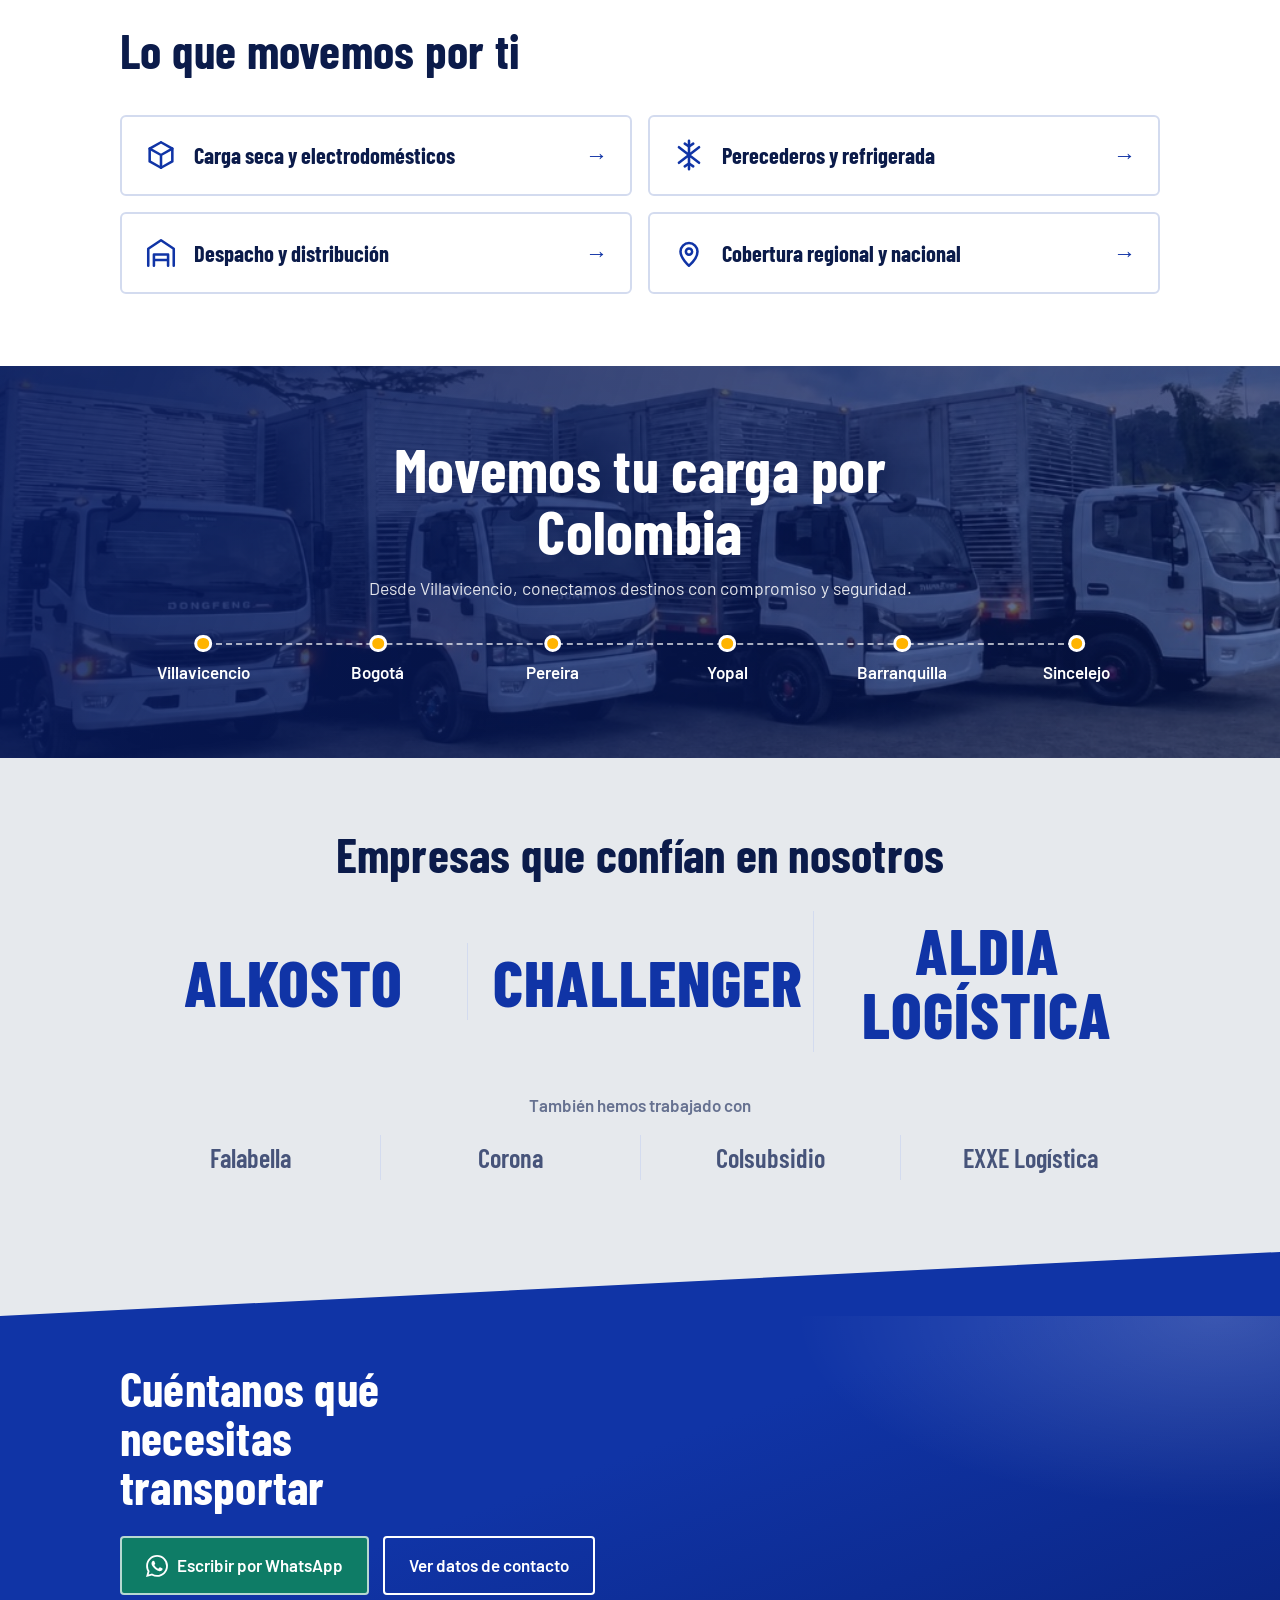
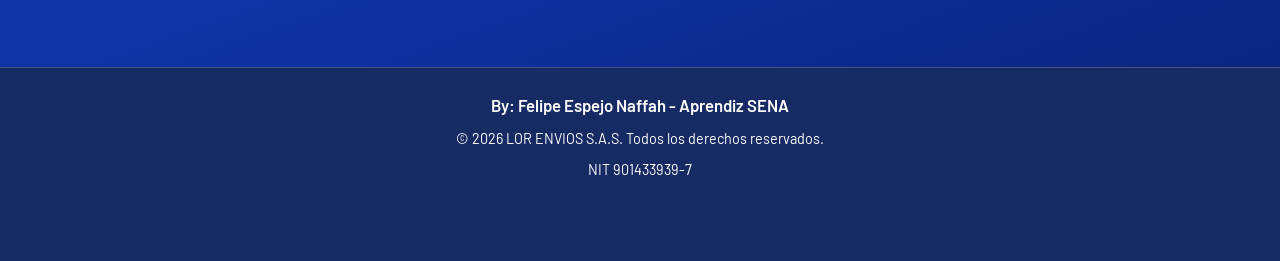
==== commit f5f83fcf: "Agregar franja de ruta y flota en Inicio Co-authored-by: Copilot <223556219+Copilot@users.noreply.gi" ====
--- a/index.html
+++ b/index.html
@@ -37,6 +37,15 @@
 .home-clients .client-names-primary li{color:var(--blue);font:800 clamp(2rem,5vw,4rem)/1 var(--head);letter-spacing:.015em}
 .home-clients .more-clients{margin:2.5rem 0 1rem;color:var(--muted);font-weight:600;text-align:center}
 @media(max-width:620px){.home-clients .client-names-primary,.home-clients .client-names-secondary{grid-template-columns:repeat(2,minmax(0,1fr));gap:.8rem 0}.home-clients .client-names li+li{border-left:0}.home-clients .client-names-primary li:last-child{grid-column:1/-1}}
+.route-banner{position:relative;display:grid;min-height:340px;place-items:center;overflow:hidden;padding:4.5rem 0;background:linear-gradient(110deg,rgba(7,26,94,.88),rgba(7,26,94,.58)),url("flota-1.jpg") center 56%/cover no-repeat;color:#fff;text-align:center}
+.route-banner .wrap{position:relative;width:100%}
+.route-banner h2{max-width:18ch;margin:0 auto;font-size:clamp(2.2rem,5vw,3.8rem)}
+.route-banner .route-copy{margin:.8rem auto 2rem;color:rgba(255,255,255,.88);font-size:1.1rem}
+.route-stops{position:relative;display:grid;grid-template-columns:repeat(6,minmax(0,1fr));gap:.5rem;margin:0;padding:0;list-style:none}
+.route-stops::before{position:absolute;top:.55rem;right:8.3%;left:8.3%;border-top:2px dashed rgba(255,255,255,.65);content:""}
+.route-stops li{position:relative;padding-top:1.55rem;font-weight:600}
+.route-stops li::before{position:absolute;top:0;left:50%;width:1.1rem;height:1.1rem;transform:translateX(-50%);border:3px solid #fff;border-radius:50%;background:var(--accent);content:""}
+@media(max-width:620px){.route-banner{min-height:390px;padding:3.5rem 0;background-position:48% center}.route-banner .route-copy{max-width:28ch}.route-stops{grid-template-columns:repeat(3,minmax(0,1fr));row-gap:1.3rem}.route-stops::before{display:none}.route-stops li{font-size:.95rem}}
 </style>
 </head>
 <body class="p-inicio">
@@ -120,6 +129,16 @@
     </div>
   </section>
 
+  <section class="route-banner" aria-labelledby="route-title">
+    <div class="wrap">
+      <h2 id="route-title">Movemos tu carga por Colombia</h2>
+      <p class="route-copy">Desde Villavicencio, conectamos destinos con compromiso y seguridad.</p>
+      <ul class="route-stops" aria-label="Ciudades de operación">
+        <li>Villavicencio</li><li>Bogotá</li><li>Pereira</li><li>Yopal</li><li>Barranquilla</li><li>Sincelejo</li>
+      </ul>
+    </div>
+  </section>
+
   <section id="clientes" class="s-gray home-clients">
     <div class="wrap">
       <div class="head"><h2>Empresas que confían en nosotros</h2></div>
